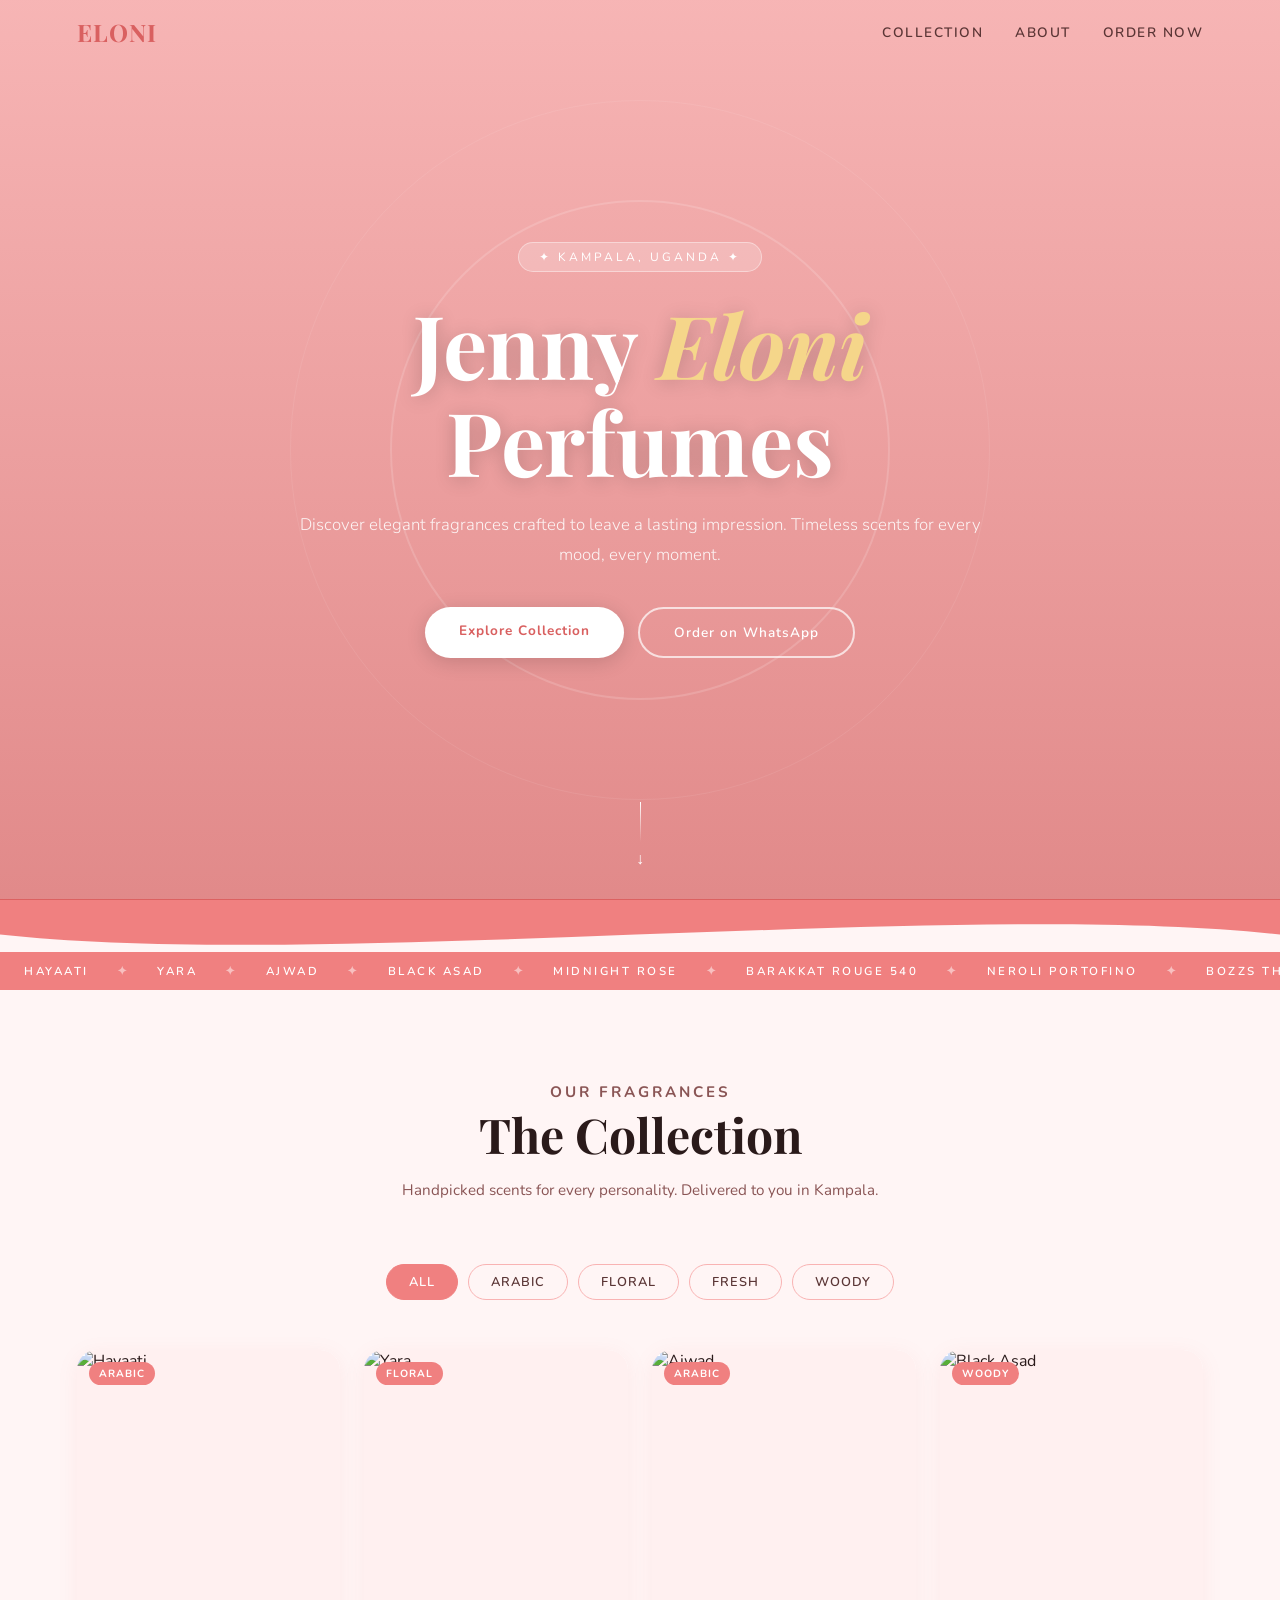
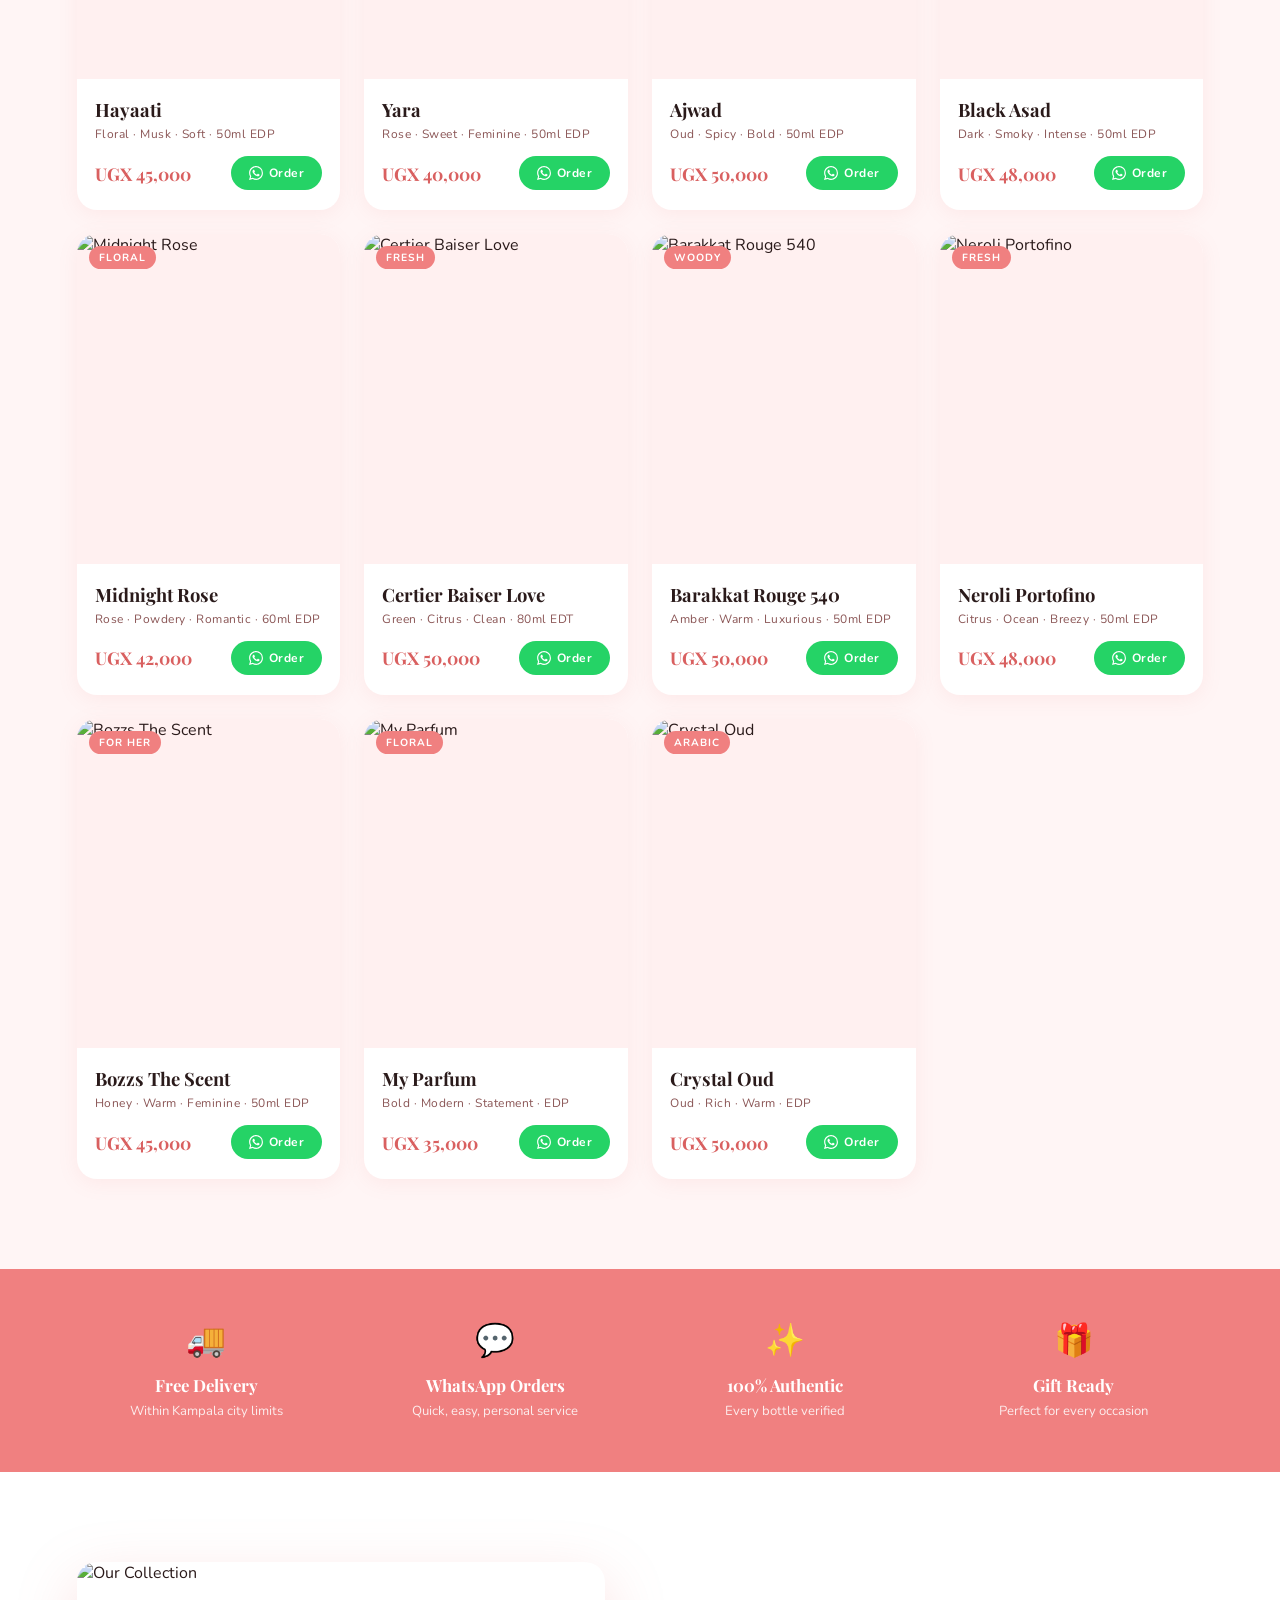
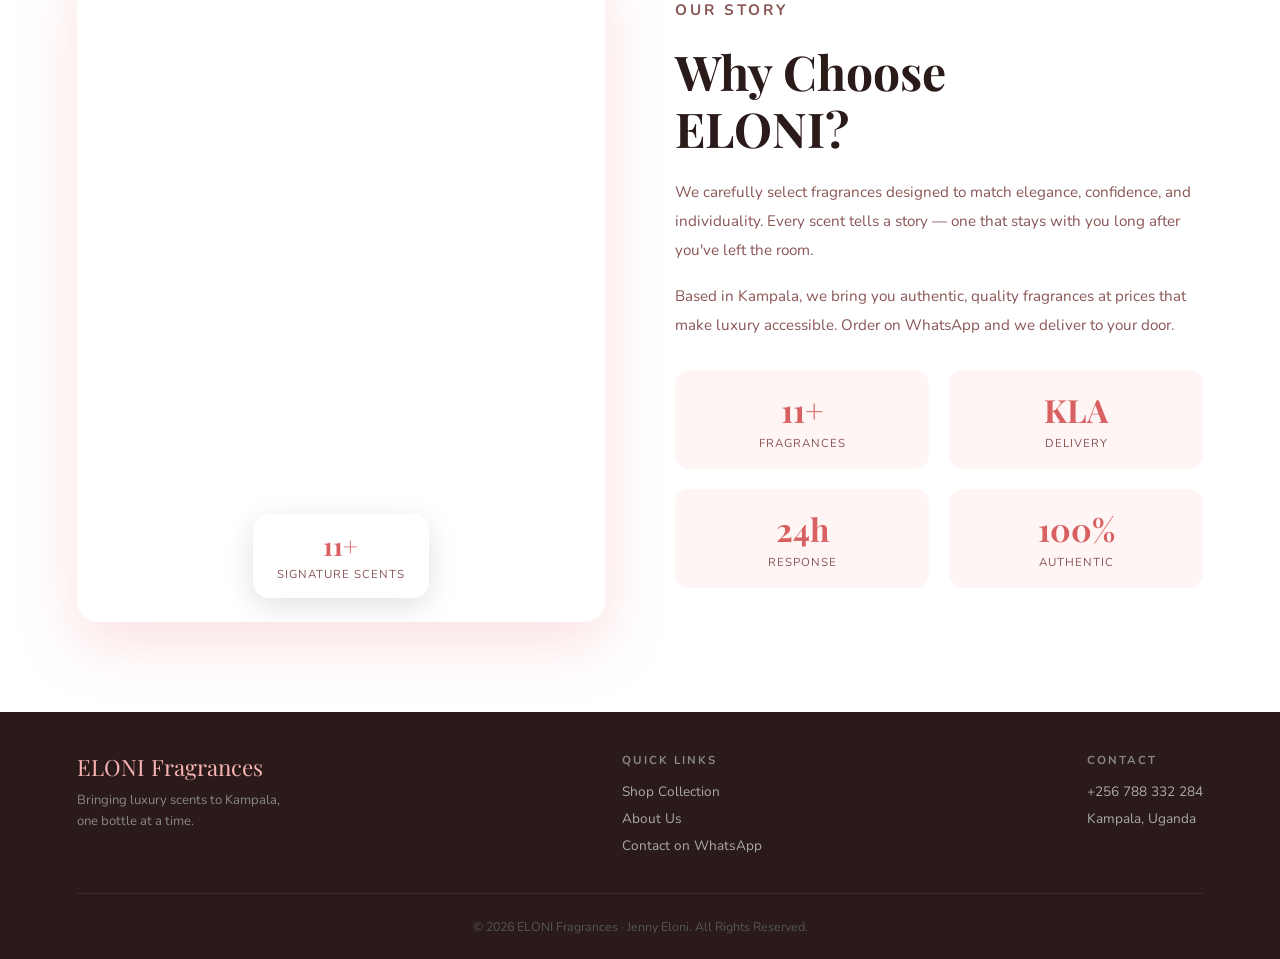
==== index (1).html @ f9e3d8dd "Add files via upload" ====
<!DOCTYPE html>
<html lang="en">
<head>
  <meta charset="UTF-8" />
  <meta name="viewport" content="width=device-width, initial-scale=1.0"/>
  <title>Jenny Eloni Perfumes</title>
  <link rel="preconnect" href="https://fonts.googleapis.com">
  <link rel="preconnect" href="https://fonts.gstatic.com" crossorigin>
  <link href="https://fonts.googleapis.com/css2?family=Playfair+Display:ital,wght@0,400;0,700;1,400&family=Nunito:wght@300;400;600&display=swap" rel="stylesheet">

  <style>
    *, *::before, *::after { margin:0; padding:0; box-sizing:border-box; }

    :root {
      --coral: #F08080;
      --coral-dark: #d96060;
      --coral-light: #f9b3b3;
      --coral-pale: #fde8e8;
      --gold: #c9a84c;
      --gold-light: #f5d68a;
      --white: #ffffff;
      --text-dark: #2a1a1a;
      --text-mid: #5a3535;
      --text-soft: #8a5555;
    }

    html { scroll-behavior: smooth; }

    body {
      background: #fff5f5;
      color: var(--text-dark);
      font-family: 'Nunito', sans-serif;
      overflow-x: hidden;
    }

    /* ── NAVBAR ── */
    nav {
      position: fixed;
      top: 0; left: 0; right: 0;
      z-index: 100;
      padding: 16px 6%;
      display: flex;
      justify-content: space-between;
      align-items: center;
      transition: background 0.4s;
    }

    nav.scrolled {
      background: rgba(255,255,255,0.95);
      backdrop-filter: blur(10px);
      box-shadow: 0 2px 20px rgba(240,128,128,0.15);
    }

    .nav-logo {
      font-family: 'Playfair Display', serif;
      font-size: 1.5rem;
      font-weight: 700;
      color: var(--coral-dark);
      text-decoration: none;
      letter-spacing: 1px;
    }

    .nav-links { display: flex; gap: 32px; list-style: none; }

    .nav-links a {
      color: var(--text-mid);
      text-decoration: none;
      font-size: 0.85rem;
      font-weight: 600;
      letter-spacing: 1.5px;
      text-transform: uppercase;
      transition: color 0.3s;
    }

    .nav-links a:hover { color: var(--coral-dark); }

    /* ── HERO ── */
    .hero {
      min-height: 100vh;
      display: flex;
      justify-content: center;
      align-items: center;
      text-align: center;
      padding: 20px;
      position: relative;
      overflow: hidden;
      background:
        linear-gradient(rgba(240,128,128,0.55), rgba(209,80,80,0.65)),
        url('hayaati.jpg') center center / cover no-repeat;
      background-attachment: fixed;
    }

    /* Decorative circles */
    .hero::before {
      content: '';
      position: absolute;
      width: 500px; height: 500px;
      border-radius: 50%;
      border: 2px solid rgba(255,255,255,0.15);
      top: 50%; left: 50%;
      transform: translate(-50%, -50%);
      animation: pulse-ring 3s ease-in-out infinite;
    }

    .hero::after {
      content: '';
      position: absolute;
      width: 700px; height: 700px;
      border-radius: 50%;
      border: 1px solid rgba(255,255,255,0.08);
      top: 50%; left: 50%;
      transform: translate(-50%, -50%);
      animation: pulse-ring 3s ease-in-out infinite 0.5s;
    }

    @keyframes pulse-ring {
      0%, 100% { transform: translate(-50%,-50%) scale(1); opacity:0.6; }
      50% { transform: translate(-50%,-50%) scale(1.04); opacity:1; }
    }

    .hero-content {
      position: relative;
      z-index: 2;
      max-width: 700px;
      animation: fadeUp 1.2s ease both;
    }

    .hero-tag {
      display: inline-block;
      background: rgba(255,255,255,0.2);
      border: 1px solid rgba(255,255,255,0.4);
      padding: 6px 20px;
      border-radius: 40px;
      font-size: 0.75rem;
      letter-spacing: 3px;
      text-transform: uppercase;
      color: #fff;
      margin-bottom: 24px;
    }

    .hero h1 {
      font-family: 'Playfair Display', serif;
      font-size: clamp(2.8rem, 8vw, 5.5rem);
      font-weight: 700;
      color: #fff;
      line-height: 1.1;
      margin-bottom: 20px;
      text-shadow: 0 2px 20px rgba(0,0,0,0.2);
    }

    .hero h1 span {
      font-style: italic;
      color: var(--gold-light);
    }

    .hero p {
      font-size: 1.05rem;
      color: rgba(255,255,255,0.88);
      line-height: 1.8;
      margin-bottom: 36px;
      font-weight: 300;
    }

    .hero-btns { display: flex; gap: 14px; justify-content: center; flex-wrap: wrap; }

    .btn-white {
      display: inline-block;
      padding: 14px 34px;
      background: white;
      color: var(--coral-dark);
      text-decoration: none;
      border-radius: 50px;
      font-weight: 700;
      font-size: 0.85rem;
      letter-spacing: 1px;
      transition: 0.3s;
      box-shadow: 0 4px 20px rgba(0,0,0,0.15);
    }

    .btn-white:hover { transform: translateY(-3px); box-shadow: 0 8px 30px rgba(0,0,0,0.2); }

    .btn-outline-white {
      display: inline-block;
      padding: 14px 34px;
      border: 2px solid rgba(255,255,255,0.7);
      color: #fff;
      text-decoration: none;
      border-radius: 50px;
      font-weight: 600;
      font-size: 0.85rem;
      letter-spacing: 1px;
      transition: 0.3s;
    }

    .btn-outline-white:hover {
      background: rgba(255,255,255,0.15);
      border-color: #fff;
    }

    /* Scroll arrow */
    .scroll-arrow {
      position: absolute;
      bottom: 30px;
      left: 50%;
      transform: translateX(-50%);
      z-index: 2;
      display: flex;
      flex-direction: column;
      align-items: center;
      gap: 6px;
      animation: bounce 2s infinite;
    }

    .scroll-arrow span {
      width: 1px;
      height: 40px;
      background: linear-gradient(to bottom, white, transparent);
    }

    .scroll-arrow::after {
      content: '↓';
      color: white;
      font-size: 1rem;
    }

    @keyframes bounce {
      0%, 100% { transform: translateX(-50%) translateY(0); }
      50% { transform: translateX(-50%) translateY(8px); }
    }

    /* ── WAVE DIVIDER ── */
    .wave {
      display: block;
      width: 100%;
      background: #fff5f5;
      margin-top: -2px;
    }

    /* ── MARQUEE ── */
    .marquee-strip {
      background: var(--coral);
      padding: 11px 0;
      overflow: hidden;
    }

    .marquee-track {
      display: flex;
      white-space: nowrap;
      animation: marquee 18s linear infinite;
    }

    .marquee-track span {
      padding: 0 24px;
      font-size: 0.72rem;
      letter-spacing: 2.5px;
      text-transform: uppercase;
      color: white;
      font-weight: 600;
    }

    .marquee-track .dot { color: rgba(255,255,255,0.5); padding: 0 4px; }

    @keyframes marquee {
      0%   { transform: translateX(0); }
      100% { transform: translateX(-50%); }
    }

    /* ── SECTION COMMON ── */
    .section-eyebrow {
      font-size: 0.72rem;
      letter-spacing: 3px;
      text-transform: uppercase;
      color: var(--coral-dark);
      font-weight: 700;
      margin-bottom: 10px;
    }

    .section-title {
      font-family: 'Playfair Display', serif;
      font-size: clamp(2rem, 5vw, 3rem);
      font-weight: 700;
      color: var(--text-dark);
      line-height: 1.2;
    }

    /* ── PRODUCTS ── */
    .products {
      padding: 90px 6%;
      background: #fff5f5;
    }

    .products-header {
      text-align: center;
      margin-bottom: 60px;
    }

    .products-header .section-title { margin-bottom: 14px; }

    .products-header p {
      color: var(--text-soft);
      max-width: 480px;
      margin: 0 auto;
      font-size: 0.95rem;
      line-height: 1.7;
    }

    /* Filter tabs */
    .filter-tabs {
      display: flex;
      justify-content: center;
      gap: 10px;
      flex-wrap: wrap;
      margin-bottom: 50px;
    }

    .filter-tab {
      padding: 8px 22px;
      border-radius: 50px;
      border: 1.5px solid var(--coral-light);
      background: transparent;
      color: var(--text-mid);
      font-size: 0.8rem;
      font-weight: 600;
      letter-spacing: 1px;
      text-transform: uppercase;
      cursor: pointer;
      transition: 0.25s;
      font-family: 'Nunito', sans-serif;
    }

    .filter-tab.active,
    .filter-tab:hover {
      background: var(--coral);
      color: white;
      border-color: var(--coral);
    }

    /* Grid */
    .product-grid {
      display: grid;
      grid-template-columns: repeat(auto-fill, minmax(240px, 1fr));
      gap: 24px;
    }

    .product-card {
      background: white;
      border-radius: 20px;
      overflow: hidden;
      box-shadow: 0 4px 20px rgba(240,128,128,0.1);
      transition: transform 0.35s, box-shadow 0.35s;
      opacity: 0;
      transform: translateY(24px);
      transition: opacity 0.5s, transform 0.5s, box-shadow 0.3s;
    }

    .product-card.visible {
      opacity: 1;
      transform: translateY(0);
    }

    .product-card:hover {
      transform: translateY(-8px);
      box-shadow: 0 16px 40px rgba(240,128,128,0.22);
    }

    .product-card:nth-child(2) { transition-delay:0.08s; }
    .product-card:nth-child(3) { transition-delay:0.16s; }
    .product-card:nth-child(4) { transition-delay:0.24s; }
    .product-card:nth-child(5) { transition-delay:0.32s; }
    .product-card:nth-child(6) { transition-delay:0.40s; }
    .product-card:nth-child(7) { transition-delay:0.48s; }
    .product-card:nth-child(8) { transition-delay:0.56s; }

    .product-image-wrap {
      position: relative;
      aspect-ratio: 4/5;
      overflow: hidden;
      background: #fff0f0;
    }

    .product-image {
      width: 100%;
      height: 100%;
      object-fit: cover;
      display: block;
      transition: transform 0.5s ease;
    }

    .product-card:hover .product-image { transform: scale(1.06); }

    .product-badge {
      position: absolute;
      top: 12px;
      left: 12px;
      background: var(--coral);
      color: white;
      font-size: 0.65rem;
      font-weight: 700;
      letter-spacing: 1px;
      text-transform: uppercase;
      padding: 4px 10px;
      border-radius: 20px;
    }

    .product-info {
      padding: 18px 18px 20px;
    }

    .product-info h3 {
      font-family: 'Playfair Display', serif;
      font-size: 1.15rem;
      font-weight: 700;
      color: var(--text-dark);
      margin-bottom: 4px;
    }

    .product-sub {
      font-size: 0.75rem;
      color: var(--text-soft);
      margin-bottom: 14px;
      letter-spacing: 0.5px;
    }

    .product-footer {
      display: flex;
      justify-content: space-between;
      align-items: center;
    }

    .price {
      font-family: 'Playfair Display', serif;
      font-size: 1.1rem;
      color: var(--coral-dark);
      font-weight: 700;
    }

    .whatsapp-btn {
      display: inline-flex;
      align-items: center;
      gap: 6px;
      padding: 9px 18px;
      background: #25D366;
      color: white;
      text-decoration: none;
      border-radius: 50px;
      font-size: 0.75rem;
      font-weight: 700;
      letter-spacing: 0.5px;
      transition: 0.25s;
    }

    .whatsapp-btn:hover { background: #1ebe5d; transform: translateY(-1px); }

    .whatsapp-btn svg { width: 14px; height: 14px; fill: white; flex-shrink: 0; }

    /* Hidden cards for filter */
    .product-card.hidden {
      display: none;
    }

    /* ── FEATURES STRIP ── */
    .features {
      background: var(--coral);
      padding: 50px 6%;
      display: grid;
      grid-template-columns: repeat(auto-fit, minmax(180px, 1fr));
      gap: 30px;
      text-align: center;
    }

    .feature-item { color: white; }

    .feature-icon {
      font-size: 2rem;
      margin-bottom: 12px;
      display: block;
    }

    .feature-item h4 {
      font-family: 'Playfair Display', serif;
      font-size: 1.05rem;
      margin-bottom: 6px;
    }

    .feature-item p {
      font-size: 0.82rem;
      opacity: 0.85;
      line-height: 1.5;
    }

    /* ── ABOUT ── */
    .about {
      padding: 90px 6%;
      background: white;
      display: grid;
      grid-template-columns: 1fr 1fr;
      gap: 70px;
      align-items: center;
    }

    .about-img-wrap {
      position: relative;
      border-radius: 20px;
      overflow: hidden;
      aspect-ratio: 4/5;
      box-shadow: 0 20px 60px rgba(240,128,128,0.25);
    }

    .about-img-wrap img {
      width: 100%;
      height: 100%;
      object-fit: cover;
    }

    /* floating badge on image */
    .about-img-badge {
      position: absolute;
      bottom: 24px;
      left: 50%;
      transform: translateX(-50%);
      background: white;
      border-radius: 16px;
      padding: 14px 24px;
      text-align: center;
      box-shadow: 0 8px 30px rgba(0,0,0,0.12);
      white-space: nowrap;
    }

    .about-img-badge strong {
      display: block;
      font-family: 'Playfair Display', serif;
      font-size: 1.6rem;
      color: var(--coral-dark);
    }

    .about-img-badge span {
      font-size: 0.72rem;
      color: var(--text-soft);
      letter-spacing: 1px;
      text-transform: uppercase;
    }

    .about-text .section-title { margin-bottom: 20px; }

    .about-text p {
      color: var(--text-soft);
      line-height: 1.9;
      font-size: 0.95rem;
      margin-bottom: 18px;
    }

    .about-stats {
      display: grid;
      grid-template-columns: 1fr 1fr;
      gap: 20px;
      margin-top: 30px;
    }

    .stat-box {
      background: #fff5f5;
      border-radius: 14px;
      padding: 18px;
      text-align: center;
    }

    .stat-num {
      font-family: 'Playfair Display', serif;
      font-size: 2rem;
      color: var(--coral-dark);
      font-weight: 700;
    }

    .stat-label {
      font-size: 0.72rem;
      color: var(--text-soft);
      letter-spacing: 1px;
      text-transform: uppercase;
      margin-top: 4px;
    }

    /* ── FOOTER ── */
    footer {
      background: var(--text-dark);
      color: #ccc;
      padding: 40px 6% 24px;
    }

    .footer-top {
      display: flex;
      justify-content: space-between;
      align-items: flex-start;
      gap: 30px;
      padding-bottom: 30px;
      border-bottom: 1px solid rgba(255,255,255,0.08);
      margin-bottom: 24px;
      flex-wrap: wrap;
    }

    .footer-brand .logo {
      font-family: 'Playfair Display', serif;
      font-size: 1.4rem;
      color: var(--coral-light);
      margin-bottom: 8px;
    }

    .footer-brand p {
      font-size: 0.82rem;
      color: #888;
      max-width: 220px;
      line-height: 1.6;
    }

    .footer-links h5 {
      font-size: 0.72rem;
      letter-spacing: 2px;
      text-transform: uppercase;
      color: #888;
      margin-bottom: 14px;
    }

    .footer-links a {
      display: block;
      color: #aaa;
      text-decoration: none;
      font-size: 0.85rem;
      margin-bottom: 8px;
      transition: color 0.3s;
    }

    .footer-links a:hover { color: var(--coral-light); }

    .footer-bottom {
      text-align: center;
      font-size: 0.78rem;
      color: #555;
    }

    /* ── ANIMATIONS ── */
    @keyframes fadeUp {
      from { opacity: 0; transform: translateY(30px); }
      to   { opacity: 1; transform: translateY(0); }
    }

    /* ── MOBILE ── */
    @media (max-width: 768px) {
      .nav-links { display: none; }

      .hero { background-attachment: scroll; }

      .about {
        grid-template-columns: 1fr;
        gap: 40px;
      }

      .about-img-wrap { aspect-ratio: 16/9; }

      footer .footer-top { flex-direction: column; }
    }
  </style>
</head>
<body>

  <!-- NAV -->
  <nav id="navbar">
    <a href="#" class="nav-logo">ELONI</a>
    <ul class="nav-links">
      <li><a href="#products">Collection</a></li>
      <li><a href="#about">About</a></li>
      <li><a href="https://wa.me/256788332284" target="_blank">Order Now</a></li>
    </ul>
  </nav>

  <!-- HERO -->
  <section class="hero">

    <div class="hero-content">
      <div class="hero-tag">✦ Kampala, Uganda ✦</div>
      <h1>Jenny <span>Eloni</span><br>Perfumes</h1>
      <p>
        Discover elegant fragrances crafted to leave a lasting impression.
        Timeless scents for every mood, every moment.
      </p>
      <div class="hero-btns">
        <a href="#products" class="btn-white">Explore Collection</a>
        <a href="https://wa.me/256788332284" class="btn-outline-white" target="_blank">Order on WhatsApp</a>
      </div>
    </div>

    <div class="scroll-arrow"><span></span></div>

  </section>

  <!-- WAVE -->
  <svg class="wave" viewBox="0 0 1440 60" xmlns="http://www.w3.org/2000/svg" preserveAspectRatio="none" style="display:block;background:#F08080;margin-top:-1px;">
    <path d="M0,40 C360,80 1080,0 1440,40 L1440,60 L0,60 Z" fill="#fff5f5"/>
  </svg>

  <!-- MARQUEE -->
  <div class="marquee-strip">
    <div class="marquee-track">
      <span>Hayaati</span><span class="dot">✦</span>
      <span>Yara</span><span class="dot">✦</span>
      <span>Ajwad</span><span class="dot">✦</span>
      <span>Black Asad</span><span class="dot">✦</span>
      <span>Midnight Rose</span><span class="dot">✦</span>
      <span>Barakkat Rouge 540</span><span class="dot">✦</span>
      <span>Neroli Portofino</span><span class="dot">✦</span>
      <span>Bozzs The Scent</span><span class="dot">✦</span>
      <span>Free Delivery · Kampala</span><span class="dot">✦</span>
      <!-- repeat for seamless loop -->
      <span>Hayaati</span><span class="dot">✦</span>
      <span>Yara</span><span class="dot">✦</span>
      <span>Ajwad</span><span class="dot">✦</span>
      <span>Black Asad</span><span class="dot">✦</span>
      <span>Midnight Rose</span><span class="dot">✦</span>
      <span>Barakkat Rouge 540</span><span class="dot">✦</span>
      <span>Neroli Portofino</span><span class="dot">✦</span>
      <span>Bozzs The Scent</span><span class="dot">✦</span>
      <span>Free Delivery · Kampala</span><span class="dot">✦</span>
    </div>
  </div>

  <!-- PRODUCTS -->
  <section class="products" id="products">

    <div class="products-header">
      <p class="section-eyebrow">Our Fragrances</p>
      <h2 class="section-title">The Collection</h2>
      <p>Handpicked scents for every personality. Delivered to you in Kampala.</p>
    </div>

    <!-- FILTER TABS -->
    <div class="filter-tabs">
      <button class="filter-tab active" data-filter="all">All</button>
      <button class="filter-tab" data-filter="arabic">Arabic</button>
      <button class="filter-tab" data-filter="floral">Floral</button>
      <button class="filter-tab" data-filter="fresh">Fresh</button>
      <button class="filter-tab" data-filter="woody">Woody</button>
    </div>

    <div class="product-grid">

      <!-- 1. Hayaati -->
      <div class="product-card" data-category="arabic">
        <div class="product-image-wrap">
          <span class="product-badge">Arabic</span>
          <img src="hayaati.jpg" alt="Hayaati" class="product-image">
        </div>
        <div class="product-info">
          <h3>Hayaati</h3>
          <p class="product-sub">Floral · Musk · Soft · 50ml EDP</p>
          <div class="product-footer">
            <span class="price">UGX 45,000</span>
            <a href="https://wa.me/256788332284?text=Hello,%20I%20want%20to%20order%20Hayaati" class="whatsapp-btn" target="_blank">
              <svg viewBox="0 0 24 24"><path d="M17.472 14.382c-.297-.149-1.758-.867-2.03-.967-.273-.099-.471-.148-.67.15-.197.297-.767.966-.94 1.164-.173.199-.347.223-.644.075-.297-.15-1.255-.463-2.39-1.475-.883-.788-1.48-1.761-1.653-2.059-.173-.297-.018-.458.13-.606.134-.133.298-.347.446-.52.149-.174.198-.298.298-.497.099-.198.05-.371-.025-.52-.075-.149-.669-1.612-.916-2.207-.242-.579-.487-.5-.669-.51-.173-.008-.371-.01-.57-.01-.198 0-.52.074-.792.372-.272.297-1.04 1.016-1.04 2.479 0 1.462 1.065 2.875 1.213 3.074.149.198 2.096 3.2 5.077 4.487.709.306 1.262.489 1.694.625.712.227 1.36.195 1.871.118.571-.085 1.758-.719 2.006-1.413.248-.694.248-1.289.173-1.413-.074-.124-.272-.198-.57-.347m-5.421 7.403h-.004a9.87 9.87 0 01-5.031-1.378l-.361-.214-3.741.982.998-3.648-.235-.374a9.86 9.86 0 01-1.51-5.26c.001-5.45 4.436-9.884 9.888-9.884 2.64 0 5.122 1.03 6.988 2.898a9.825 9.825 0 012.893 6.994c-.003 5.45-4.437 9.884-9.885 9.884m8.413-18.297A11.815 11.815 0 0012.05 0C5.495 0 .16 5.335.157 11.892c0 2.096.547 4.142 1.588 5.945L.057 24l6.305-1.654a11.882 11.882 0 005.683 1.448h.005c6.554 0 11.89-5.335 11.893-11.893a11.821 11.821 0 00-3.48-8.413z"/></svg>
              Order
            </a>
          </div>
        </div>
      </div>

      <!-- 2. Yara -->
      <div class="product-card" data-category="floral">
        <div class="product-image-wrap">
          <span class="product-badge">Floral</span>
          <img src="yara.jpg" alt="Yara" class="product-image">
        </div>
        <div class="product-info">
          <h3>Yara</h3>
          <p class="product-sub">Rose · Sweet · Feminine · 50ml EDP</p>
          <div class="product-footer">
            <span class="price">UGX 40,000</span>
            <a href="https://wa.me/256788332284?text=Hello,%20I%20want%20to%20order%20Yara" class="whatsapp-btn" target="_blank">
              <svg viewBox="0 0 24 24"><path d="M17.472 14.382c-.297-.149-1.758-.867-2.03-.967-.273-.099-.471-.148-.67.15-.197.297-.767.966-.94 1.164-.173.199-.347.223-.644.075-.297-.15-1.255-.463-2.39-1.475-.883-.788-1.48-1.761-1.653-2.059-.173-.297-.018-.458.13-.606.134-.133.298-.347.446-.52.149-.174.198-.298.298-.497.099-.198.05-.371-.025-.52-.075-.149-.669-1.612-.916-2.207-.242-.579-.487-.5-.669-.51-.173-.008-.371-.01-.57-.01-.198 0-.52.074-.792.372-.272.297-1.04 1.016-1.04 2.479 0 1.462 1.065 2.875 1.213 3.074.149.198 2.096 3.2 5.077 4.487.709.306 1.262.489 1.694.625.712.227 1.36.195 1.871.118.571-.085 1.758-.719 2.006-1.413.248-.694.248-1.289.173-1.413-.074-.124-.272-.198-.57-.347m-5.421 7.403h-.004a9.87 9.87 0 01-5.031-1.378l-.361-.214-3.741.982.998-3.648-.235-.374a9.86 9.86 0 01-1.51-5.26c.001-5.45 4.436-9.884 9.888-9.884 2.64 0 5.122 1.03 6.988 2.898a9.825 9.825 0 012.893 6.994c-.003 5.45-4.437 9.884-9.885 9.884m8.413-18.297A11.815 11.815 0 0012.05 0C5.495 0 .16 5.335.157 11.892c0 2.096.547 4.142 1.588 5.945L.057 24l6.305-1.654a11.882 11.882 0 005.683 1.448h.005c6.554 0 11.89-5.335 11.893-11.893a11.821 11.821 0 00-3.48-8.413z"/></svg>
              Order
            </a>
          </div>
        </div>
      </div>

      <!-- 3. Ajwad -->
      <div class="product-card" data-category="arabic woody">
        <div class="product-image-wrap">
          <span class="product-badge">Arabic</span>
          <img src="ajwad.jpg" alt="Ajwad" class="product-image">
        </div>
        <div class="product-info">
          <h3>Ajwad</h3>
          <p class="product-sub">Oud · Spicy · Bold · 50ml EDP</p>
          <div class="product-footer">
            <span class="price">UGX 50,000</span>
            <a href="https://wa.me/256788332284?text=Hello,%20I%20want%20to%20order%20Ajwad" class="whatsapp-btn" target="_blank">
              <svg viewBox="0 0 24 24"><path d="M17.472 14.382c-.297-.149-1.758-.867-2.03-.967-.273-.099-.471-.148-.67.15-.197.297-.767.966-.94 1.164-.173.199-.347.223-.644.075-.297-.15-1.255-.463-2.39-1.475-.883-.788-1.48-1.761-1.653-2.059-.173-.297-.018-.458.13-.606.134-.133.298-.347.446-.52.149-.174.198-.298.298-.497.099-.198.05-.371-.025-.52-.075-.149-.669-1.612-.916-2.207-.242-.579-.487-.5-.669-.51-.173-.008-.371-.01-.57-.01-.198 0-.52.074-.792.372-.272.297-1.04 1.016-1.04 2.479 0 1.462 1.065 2.875 1.213 3.074.149.198 2.096 3.2 5.077 4.487.709.306 1.262.489 1.694.625.712.227 1.36.195 1.871.118.571-.085 1.758-.719 2.006-1.413.248-.694.248-1.289.173-1.413-.074-.124-.272-.198-.57-.347m-5.421 7.403h-.004a9.87 9.87 0 01-5.031-1.378l-.361-.214-3.741.982.998-3.648-.235-.374a9.86 9.86 0 01-1.51-5.26c.001-5.45 4.436-9.884 9.888-9.884 2.64 0 5.122 1.03 6.988 2.898a9.825 9.825 0 012.893 6.994c-.003 5.45-4.437 9.884-9.885 9.884m8.413-18.297A11.815 11.815 0 0012.05 0C5.495 0 .16 5.335.157 11.892c0 2.096.547 4.142 1.588 5.945L.057 24l6.305-1.654a11.882 11.882 0 005.683 1.448h.005c6.554 0 11.89-5.335 11.893-11.893a11.821 11.821 0 00-3.48-8.413z"/></svg>
              Order
            </a>
          </div>
        </div>
      </div>

      <!-- 4. Black Asad -->
      <div class="product-card" data-category="woody">
        <div class="product-image-wrap">
          <span class="product-badge">Woody</span>
          <img src="black_asad.jpg" alt="Black Asad" class="product-image">
        </div>
        <div class="product-info">
          <h3>Black Asad</h3>
          <p class="product-sub">Dark · Smoky · Intense · 50ml EDP</p>
          <div class="product-footer">
            <span class="price">UGX 48,000</span>
            <a href="https://wa.me/256788332284?text=Hello,%20I%20want%20to%20order%20Black%20Asad" class="whatsapp-btn" target="_blank">
              <svg viewBox="0 0 24 24"><path d="M17.472 14.382c-.297-.149-1.758-.867-2.03-.967-.273-.099-.471-.148-.67.15-.197.297-.767.966-.94 1.164-.173.199-.347.223-.644.075-.297-.15-1.255-.463-2.39-1.475-.883-.788-1.48-1.761-1.653-2.059-.173-.297-.018-.458.13-.606.134-.133.298-.347.446-.52.149-.174.198-.298.298-.497.099-.198.05-.371-.025-.52-.075-.149-.669-1.612-.916-2.207-.242-.579-.487-.5-.669-.51-.173-.008-.371-.01-.57-.01-.198 0-.52.074-.792.372-.272.297-1.04 1.016-1.04 2.479 0 1.462 1.065 2.875 1.213 3.074.149.198 2.096 3.2 5.077 4.487.709.306 1.262.489 1.694.625.712.227 1.36.195 1.871.118.571-.085 1.758-.719 2.006-1.413.248-.694.248-1.289.173-1.413-.074-.124-.272-.198-.57-.347m-5.421 7.403h-.004a9.87 9.87 0 01-5.031-1.378l-.361-.214-3.741.982.998-3.648-.235-.374a9.86 9.86 0 01-1.51-5.26c.001-5.45 4.436-9.884 9.888-9.884 2.64 0 5.122 1.03 6.988 2.898a9.825 9.825 0 012.893 6.994c-.003 5.45-4.437 9.884-9.885 9.884m8.413-18.297A11.815 11.815 0 0012.05 0C5.495 0 .16 5.335.157 11.892c0 2.096.547 4.142 1.588 5.945L.057 24l6.305-1.654a11.882 11.882 0 005.683 1.448h.005c6.554 0 11.89-5.335 11.893-11.893a11.821 11.821 0 00-3.48-8.413z"/></svg>
              Order
            </a>
          </div>
        </div>
      </div>

      <!-- 5. Midnight Rose -->
      <div class="product-card" data-category="floral">
        <div class="product-image-wrap">
          <span class="product-badge">Floral</span>
          <img src="midnight_rose.jpg" alt="Midnight Rose" class="product-image">
        </div>
        <div class="product-info">
          <h3>Midnight Rose</h3>
          <p class="product-sub">Rose · Powdery · Romantic · 60ml EDP</p>
          <div class="product-footer">
            <span class="price">UGX 42,000</span>
            <a href="https://wa.me/256788332284?text=Hello,%20I%20want%20to%20order%20Midnight%20Rose" class="whatsapp-btn" target="_blank">
              <svg viewBox="0 0 24 24"><path d="M17.472 14.382c-.297-.149-1.758-.867-2.03-.967-.273-.099-.471-.148-.67.15-.197.297-.767.966-.94 1.164-.173.199-.347.223-.644.075-.297-.15-1.255-.463-2.39-1.475-.883-.788-1.48-1.761-1.653-2.059-.173-.297-.018-.458.13-.606.134-.133.298-.347.446-.52.149-.174.198-.298.298-.497.099-.198.05-.371-.025-.52-.075-.149-.669-1.612-.916-2.207-.242-.579-.487-.5-.669-.51-.173-.008-.371-.01-.57-.01-.198 0-.52.074-.792.372-.272.297-1.04 1.016-1.04 2.479 0 1.462 1.065 2.875 1.213 3.074.149.198 2.096 3.2 5.077 4.487.709.306 1.262.489 1.694.625.712.227 1.36.195 1.871.118.571-.085 1.758-.719 2.006-1.413.248-.694.248-1.289.173-1.413-.074-.124-.272-.198-.57-.347m-5.421 7.403h-.004a9.87 9.87 0 01-5.031-1.378l-.361-.214-3.741.982.998-3.648-.235-.374a9.86 9.86 0 01-1.51-5.26c.001-5.45 4.436-9.884 9.888-9.884 2.64 0 5.122 1.03 6.988 2.898a9.825 9.825 0 012.893 6.994c-.003 5.45-4.437 9.884-9.885 9.884m8.413-18.297A11.815 11.815 0 0012.05 0C5.495 0 .16 5.335.157 11.892c0 2.096.547 4.142 1.588 5.945L.057 24l6.305-1.654a11.882 11.882 0 005.683 1.448h.005c6.554 0 11.89-5.335 11.893-11.893a11.821 11.821 0 00-3.48-8.413z"/></svg>
              Order
            </a>
          </div>
        </div>
      </div>

      <!-- 6. Certier Baiser Love -->
      <div class="product-card" data-category="fresh floral">
        <div class="product-image-wrap">
          <span class="product-badge">Fresh</span>
          <img src="certier_box.jpg" alt="Certier Baiser Love" class="product-image">
        </div>
        <div class="product-info">
          <h3>Certier Baiser Love</h3>
          <p class="product-sub">Green · Citrus · Clean · 80ml EDT</p>
          <div class="product-footer">
            <span class="price">UGX 50,000</span>
            <a href="https://wa.me/256788332284?text=Hello,%20I%20want%20to%20order%20Certier%20Baiser%20Love" class="whatsapp-btn" target="_blank">
              <svg viewBox="0 0 24 24"><path d="M17.472 14.382c-.297-.149-1.758-.867-2.03-.967-.273-.099-.471-.148-.67.15-.197.297-.767.966-.94 1.164-.173.199-.347.223-.644.075-.297-.15-1.255-.463-2.39-1.475-.883-.788-1.48-1.761-1.653-2.059-.173-.297-.018-.458.13-.606.134-.133.298-.347.446-.52.149-.174.198-.298.298-.497.099-.198.05-.371-.025-.52-.075-.149-.669-1.612-.916-2.207-.242-.579-.487-.5-.669-.51-.173-.008-.371-.01-.57-.01-.198 0-.52.074-.792.372-.272.297-1.04 1.016-1.04 2.479 0 1.462 1.065 2.875 1.213 3.074.149.198 2.096 3.2 5.077 4.487.709.306 1.262.489 1.694.625.712.227 1.36.195 1.871.118.571-.085 1.758-.719 2.006-1.413.248-.694.248-1.289.173-1.413-.074-.124-.272-.198-.57-.347m-5.421 7.403h-.004a9.87 9.87 0 01-5.031-1.378l-.361-.214-3.741.982.998-3.648-.235-.374a9.86 9.86 0 01-1.51-5.26c.001-5.45 4.436-9.884 9.888-9.884 2.64 0 5.122 1.03 6.988 2.898a9.825 9.825 0 012.893 6.994c-.003 5.45-4.437 9.884-9.885 9.884m8.413-18.297A11.815 11.815 0 0012.05 0C5.495 0 .16 5.335.157 11.892c0 2.096.547 4.142 1.588 5.945L.057 24l6.305-1.654a11.882 11.882 0 005.683 1.448h.005c6.554 0 11.89-5.335 11.893-11.893a11.821 11.821 0 00-3.48-8.413z"/></svg>
              Order
            </a>
          </div>
        </div>
      </div>

      <!-- 7. Barakkat Rouge 540 -->
      <div class="product-card" data-category="woody floral">
        <div class="product-image-wrap">
          <span class="product-badge">Woody</span>
          <img src="barakkat.jpg" alt="Barakkat Rouge 540" class="product-image">
        </div>
        <div class="product-info">
          <h3>Barakkat Rouge 540</h3>
          <p class="product-sub">Amber · Warm · Luxurious · 50ml EDP</p>
          <div class="product-footer">
            <span class="price">UGX 50,000</span>
            <a href="https://wa.me/256788332284?text=Hello,%20I%20want%20to%20order%20Barakkat%20Rouge%20540" class="whatsapp-btn" target="_blank">
              <svg viewBox="0 0 24 24"><path d="M17.472 14.382c-.297-.149-1.758-.867-2.03-.967-.273-.099-.471-.148-.67.15-.197.297-.767.966-.94 1.164-.173.199-.347.223-.644.075-.297-.15-1.255-.463-2.39-1.475-.883-.788-1.48-1.761-1.653-2.059-.173-.297-.018-.458.13-.606.134-.133.298-.347.446-.52.149-.174.198-.298.298-.497.099-.198.05-.371-.025-.52-.075-.149-.669-1.612-.916-2.207-.242-.579-.487-.5-.669-.51-.173-.008-.371-.01-.57-.01-.198 0-.52.074-.792.372-.272.297-1.04 1.016-1.04 2.479 0 1.462 1.065 2.875 1.213 3.074.149.198 2.096 3.2 5.077 4.487.709.306 1.262.489 1.694.625.712.227 1.36.195 1.871.118.571-.085 1.758-.719 2.006-1.413.248-.694.248-1.289.173-1.413-.074-.124-.272-.198-.57-.347m-5.421 7.403h-.004a9.87 9.87 0 01-5.031-1.378l-.361-.214-3.741.982.998-3.648-.235-.374a9.86 9.86 0 01-1.51-5.26c.001-5.45 4.436-9.884 9.888-9.884 2.64 0 5.122 1.03 6.988 2.898a9.825 9.825 0 012.893 6.994c-.003 5.45-4.437 9.884-9.885 9.884m8.413-18.297A11.815 11.815 0 0012.05 0C5.495 0 .16 5.335.157 11.892c0 2.096.547 4.142 1.588 5.945L.057 24l6.305-1.654a11.882 11.882 0 005.683 1.448h.005c6.554 0 11.89-5.335 11.893-11.893a11.821 11.821 0 00-3.48-8.413z"/></svg>
              Order
            </a>
          </div>
        </div>
      </div>

      <!-- 8. Neroli Portofino -->
      <div class="product-card" data-category="fresh">
        <div class="product-image-wrap">
          <span class="product-badge">Fresh</span>
          <img src="neroli.jpg" alt="Neroli Portofino" class="product-image">
        </div>
        <div class="product-info">
          <h3>Neroli Portofino</h3>
          <p class="product-sub">Citrus · Ocean · Breezy · 50ml EDP</p>
          <div class="product-footer">
            <span class="price">UGX 48,000</span>
            <a href="https://wa.me/256788332284?text=Hello,%20I%20want%20to%20order%20Neroli%20Portofino" class="whatsapp-btn" target="_blank">
              <svg viewBox="0 0 24 24"><path d="M17.472 14.382c-.297-.149-1.758-.867-2.03-.967-.273-.099-.471-.148-.67.15-.197.297-.767.966-.94 1.164-.173.199-.347.223-.644.075-.297-.15-1.255-.463-2.39-1.475-.883-.788-1.48-1.761-1.653-2.059-.173-.297-.018-.458.13-.606.134-.133.298-.347.446-.52.149-.174.198-.298.298-.497.099-.198.05-.371-.025-.52-.075-.149-.669-1.612-.916-2.207-.242-.579-.487-.5-.669-.51-.173-.008-.371-.01-.57-.01-.198 0-.52.074-.792.372-.272.297-1.04 1.016-1.04 2.479 0 1.462 1.065 2.875 1.213 3.074.149.198 2.096 3.2 5.077 4.487.709.306 1.262.489 1.694.625.712.227 1.36.195 1.871.118.571-.085 1.758-.719 2.006-1.413.248-.694.248-1.289.173-1.413-.074-.124-.272-.198-.57-.347m-5.421 7.403h-.004a9.87 9.87 0 01-5.031-1.378l-.361-.214-3.741.982.998-3.648-.235-.374a9.86 9.86 0 01-1.51-5.26c.001-5.45 4.436-9.884 9.888-9.884 2.64 0 5.122 1.03 6.988 2.898a9.825 9.825 0 012.893 6.994c-.003 5.45-4.437 9.884-9.885 9.884m8.413-18.297A11.815 11.815 0 0012.05 0C5.495 0 .16 5.335.157 11.892c0 2.096.547 4.142 1.588 5.945L.057 24l6.305-1.654a11.882 11.882 0 005.683 1.448h.005c6.554 0 11.89-5.335 11.893-11.893a11.821 11.821 0 00-3.48-8.413z"/></svg>
              Order
            </a>
          </div>
        </div>
      </div>

      <!-- 9. Bozzs The Scent -->
      <div class="product-card" data-category="floral woody">
        <div class="product-image-wrap">
          <span class="product-badge">For Her</span>
          <img src="bozzs.jpg" alt="Bozzs The Scent" class="product-image">
        </div>
        <div class="product-info">
          <h3>Bozzs The Scent</h3>
          <p class="product-sub">Honey · Warm · Feminine · 50ml EDP</p>
          <div class="product-footer">
            <span class="price">UGX 45,000</span>
            <a href="https://wa.me/256788332284?text=Hello,%20I%20want%20to%20order%20Bozzs%20The%20Scent" class="whatsapp-btn" target="_blank">
              <svg viewBox="0 0 24 24"><path d="M17.472 14.382c-.297-.149-1.758-.867-2.03-.967-.273-.099-.471-.148-.67.15-.197.297-.767.966-.94 1.164-.173.199-.347.223-.644.075-.297-.15-1.255-.463-2.39-1.475-.883-.788-1.48-1.761-1.653-2.059-.173-.297-.018-.458.13-.606.134-.133.298-.347.446-.52.149-.174.198-.298.298-.497.099-.198.05-.371-.025-.52-.075-.149-.669-1.612-.916-2.207-.242-.579-.487-.5-.669-.51-.173-.008-.371-.01-.57-.01-.198 0-.52.074-.792.372-.272.297-1.04 1.016-1.04 2.479 0 1.462 1.065 2.875 1.213 3.074.149.198 2.096 3.2 5.077 4.487.709.306 1.262.489 1.694.625.712.227 1.36.195 1.871.118.571-.085 1.758-.719 2.006-1.413.248-.694.248-1.289.173-1.413-.074-.124-.272-.198-.57-.347m-5.421 7.403h-.004a9.87 9.87 0 01-5.031-1.378l-.361-.214-3.741.982.998-3.648-.235-.374a9.86 9.86 0 01-1.51-5.26c.001-5.45 4.436-9.884 9.888-9.884 2.64 0 5.122 1.03 6.988 2.898a9.825 9.825 0 012.893 6.994c-.003 5.45-4.437 9.884-9.885 9.884m8.413-18.297A11.815 11.815 0 0012.05 0C5.495 0 .16 5.335.157 11.892c0 2.096.547 4.142 1.588 5.945L.057 24l6.305-1.654a11.882 11.882 0 005.683 1.448h.005c6.554 0 11.89-5.335 11.893-11.893a11.821 11.821 0 00-3.48-8.413z"/></svg>
              Order
            </a>
          </div>
        </div>
      </div>

      <!-- 10. My Parfum -->
      <div class="product-card" data-category="floral">
        <div class="product-image-wrap">
          <span class="product-badge">Floral</span>
          <img src="myparfum.jpg" alt="My Parfum" class="product-image">
        </div>
        <div class="product-info">
          <h3>My Parfum</h3>
          <p class="product-sub">Bold · Modern · Statement · EDP</p>
          <div class="product-footer">
            <span class="price">UGX 35,000</span>
            <a href="https://wa.me/256788332284?text=Hello,%20I%20want%20to%20order%20My%20Parfum" class="whatsapp-btn" target="_blank">
              <svg viewBox="0 0 24 24"><path d="M17.472 14.382c-.297-.149-1.758-.867-2.03-.967-.273-.099-.471-.148-.67.15-.197.297-.767.966-.94 1.164-.173.199-.347.223-.644.075-.297-.15-1.255-.463-2.39-1.475-.883-.788-1.48-1.761-1.653-2.059-.173-.297-.018-.458.13-.606.134-.133.298-.347.446-.52.149-.174.198-.298.298-.497.099-.198.05-.371-.025-.52-.075-.149-.669-1.612-.916-2.207-.242-.579-.487-.5-.669-.51-.173-.008-.371-.01-.57-.01-.198 0-.52.074-.792.372-.272.297-1.04 1.016-1.04 2.479 0 1.462 1.065 2.875 1.213 3.074.149.198 2.096 3.2 5.077 4.487.709.306 1.262.489 1.694.625.712.227 1.36.195 1.871.118.571-.085 1.758-.719 2.006-1.413.248-.694.248-1.289.173-1.413-.074-.124-.272-.198-.57-.347m-5.421 7.403h-.004a9.87 9.87 0 01-5.031-1.378l-.361-.214-3.741.982.998-3.648-.235-.374a9.86 9.86 0 01-1.51-5.26c.001-5.45 4.436-9.884 9.888-9.884 2.64 0 5.122 1.03 6.988 2.898a9.825 9.825 0 012.893 6.994c-.003 5.45-4.437 9.884-9.885 9.884m8.413-18.297A11.815 11.815 0 0012.05 0C5.495 0 .16 5.335.157 11.892c0 2.096.547 4.142 1.588 5.945L.057 24l6.305-1.654a11.882 11.882 0 005.683 1.448h.005c6.554 0 11.89-5.335 11.893-11.893a11.821 11.821 0 00-3.48-8.413z"/></svg>
              Order
            </a>
          </div>
        </div>
      </div>

      <!-- 11. Crystal (Khair) -->
      <div class="product-card" data-category="woody arabic">
        <div class="product-image-wrap">
          <span class="product-badge">Arabic</span>
          <img src="crystal.jpg" alt="Crystal Oud" class="product-image">
        </div>
        <div class="product-info">
          <h3>Crystal Oud</h3>
          <p class="product-sub">Oud · Rich · Warm · EDP</p>
          <div class="product-footer">
            <span class="price">UGX 50,000</span>
            <a href="https://wa.me/256788332284?text=Hello,%20I%20want%20to%20order%20Crystal%20Oud" class="whatsapp-btn" target="_blank">
              <svg viewBox="0 0 24 24"><path d="M17.472 14.382c-.297-.149-1.758-.867-2.03-.967-.273-.099-.471-.148-.67.15-.197.297-.767.966-.94 1.164-.173.199-.347.223-.644.075-.297-.15-1.255-.463-2.39-1.475-.883-.788-1.48-1.761-1.653-2.059-.173-.297-.018-.458.13-.606.134-.133.298-.347.446-.52.149-.174.198-.298.298-.497.099-.198.05-.371-.025-.52-.075-.149-.669-1.612-.916-2.207-.242-.579-.487-.5-.669-.51-.173-.008-.371-.01-.57-.01-.198 0-.52.074-.792.372-.272.297-1.04 1.016-1.04 2.479 0 1.462 1.065 2.875 1.213 3.074.149.198 2.096 3.2 5.077 4.487.709.306 1.262.489 1.694.625.712.227 1.36.195 1.871.118.571-.085 1.758-.719 2.006-1.413.248-.694.248-1.289.173-1.413-.074-.124-.272-.198-.57-.347m-5.421 7.403h-.004a9.87 9.87 0 01-5.031-1.378l-.361-.214-3.741.982.998-3.648-.235-.374a9.86 9.86 0 01-1.51-5.26c.001-5.45 4.436-9.884 9.888-9.884 2.64 0 5.122 1.03 6.988 2.898a9.825 9.825 0 012.893 6.994c-.003 5.45-4.437 9.884-9.885 9.884m8.413-18.297A11.815 11.815 0 0012.05 0C5.495 0 .16 5.335.157 11.892c0 2.096.547 4.142 1.588 5.945L.057 24l6.305-1.654a11.882 11.882 0 005.683 1.448h.005c6.554 0 11.89-5.335 11.893-11.893a11.821 11.821 0 00-3.48-8.413z"/></svg>
              Order
            </a>
          </div>
        </div>
      </div>

    </div>
  </section>

  <!-- FEATURES STRIP -->
  <div class="features">
    <div class="feature-item">
      <span class="feature-icon">🚚</span>
      <h4>Free Delivery</h4>
      <p>Within Kampala city limits</p>
    </div>
    <div class="feature-item">
      <span class="feature-icon">💬</span>
      <h4>WhatsApp Orders</h4>
      <p>Quick, easy, personal service</p>
    </div>
    <div class="feature-item">
      <span class="feature-icon">✨</span>
      <h4>100% Authentic</h4>
      <p>Every bottle verified</p>
    </div>
    <div class="feature-item">
      <span class="feature-icon">🎁</span>
      <h4>Gift Ready</h4>
      <p>Perfect for every occasion</p>
    </div>
  </div>

  <!-- ABOUT -->
  <section class="about" id="about">

    <div class="about-img-wrap">
      <img src="group.jpg" alt="Our Collection">
      <div class="about-img-badge">
        <strong>11+</strong>
        <span>Signature Scents</span>
      </div>
    </div>

    <div class="about-text">
      <p class="section-eyebrow">Our Story</p>
      <h2 class="section-title">Why Choose<br>ELONI?</h2>
      <p>
        We carefully select fragrances designed to match elegance, confidence, and individuality.
        Every scent tells a story — one that stays with you long after you've left the room.
      </p>
      <p>
        Based in Kampala, we bring you authentic, quality fragrances at prices that make
        luxury accessible. Order on WhatsApp and we deliver to your door.
      </p>

      <div class="about-stats">
        <div class="stat-box">
          <div class="stat-num">11+</div>
          <div class="stat-label">Fragrances</div>
        </div>
        <div class="stat-box">
          <div class="stat-num">KLA</div>
          <div class="stat-label">Delivery</div>
        </div>
        <div class="stat-box">
          <div class="stat-num">24h</div>
          <div class="stat-label">Response</div>
        </div>
        <div class="stat-box">
          <div class="stat-num">100%</div>
          <div class="stat-label">Authentic</div>
        </div>
      </div>
    </div>

  </section>

  <!-- FOOTER -->
  <footer>
    <div class="footer-top">
      <div class="footer-brand">
        <div class="logo">ELONI Fragrances</div>
        <p>Bringing luxury scents to Kampala, one bottle at a time.</p>
      </div>
      <div class="footer-links">
        <h5>Quick Links</h5>
        <a href="#products">Shop Collection</a>
        <a href="#about">About Us</a>
        <a href="https://wa.me/256788332284" target="_blank">Contact on WhatsApp</a>
      </div>
      <div class="footer-links">
        <h5>Contact</h5>
        <a href="https://wa.me/256788332284" target="_blank">+256 788 332 284</a>
        <a href="#">Kampala, Uganda</a>
      </div>
    </div>
    <div class="footer-bottom">
      © 2026 ELONI Fragrances · Jenny Eloni. All Rights Reserved.
    </div>
  </footer>

  <script>
    // Navbar scroll effect
    const navbar = document.getElementById('navbar');
    window.addEventListener('scroll', () => {
      navbar.classList.toggle('scrolled', window.scrollY > 60);
    });

    // Scroll reveal for cards
    const observer = new IntersectionObserver(entries => {
      entries.forEach(e => {
        if (e.isIntersecting) e.target.classList.add('visible');
      });
    }, { threshold: 0.1 });

    document.querySelectorAll('.product-card').forEach(c => observer.observe(c));

    // Filter tabs
    document.querySelectorAll('.filter-tab').forEach(tab => {
      tab.addEventListener('click', () => {
        document.querySelectorAll('.filter-tab').forEach(t => t.classList.remove('active'));
        tab.classList.add('active');

        const filter = tab.dataset.filter;

        document.querySelectorAll('.product-card').forEach(card => {
          const cat = card.dataset.category || '';
          if (filter === 'all' || cat.includes(filter)) {
            card.classList.remove('hidden');
            // Re-trigger scroll reveal
            setTimeout(() => card.classList.add('visible'), 50);
          } else {
            card.classList.add('hidden');
            card.classList.remove('visible');
          }
        });
      });
    });
  </script>

</body>
</html>
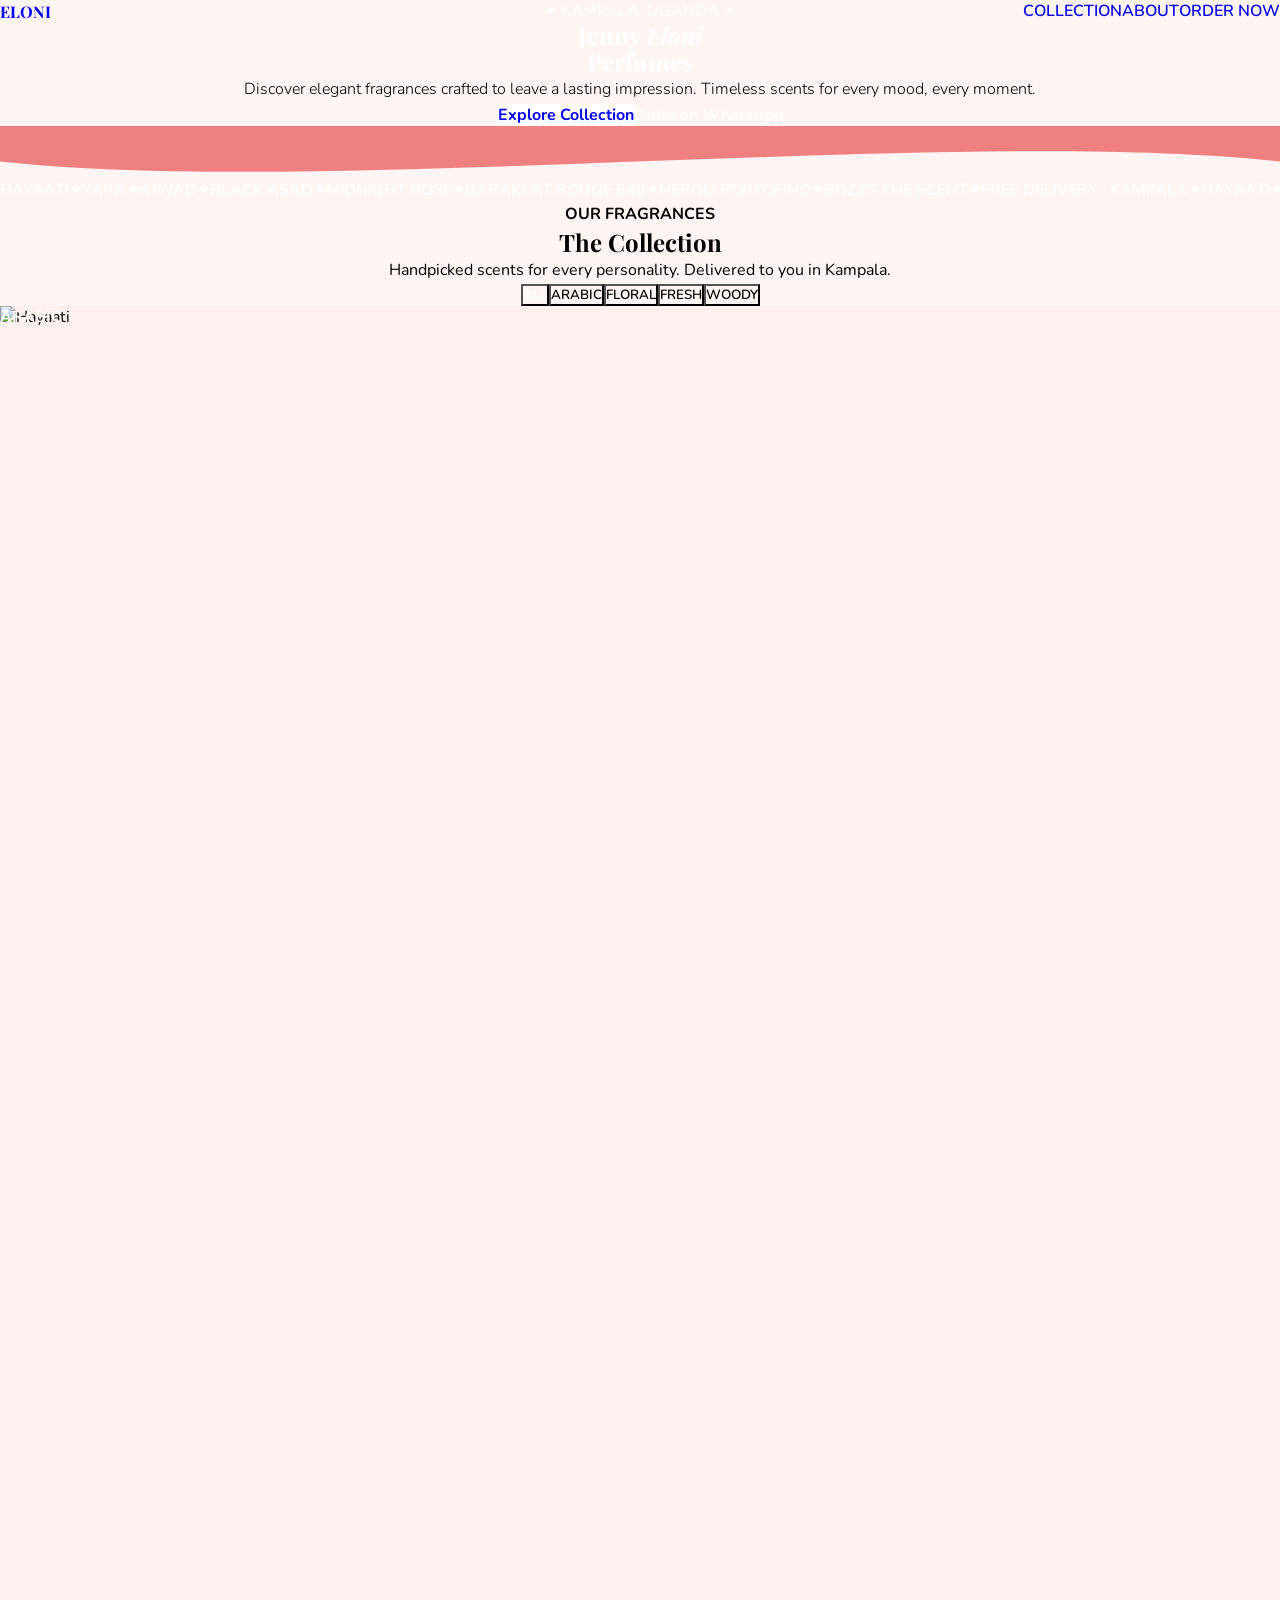
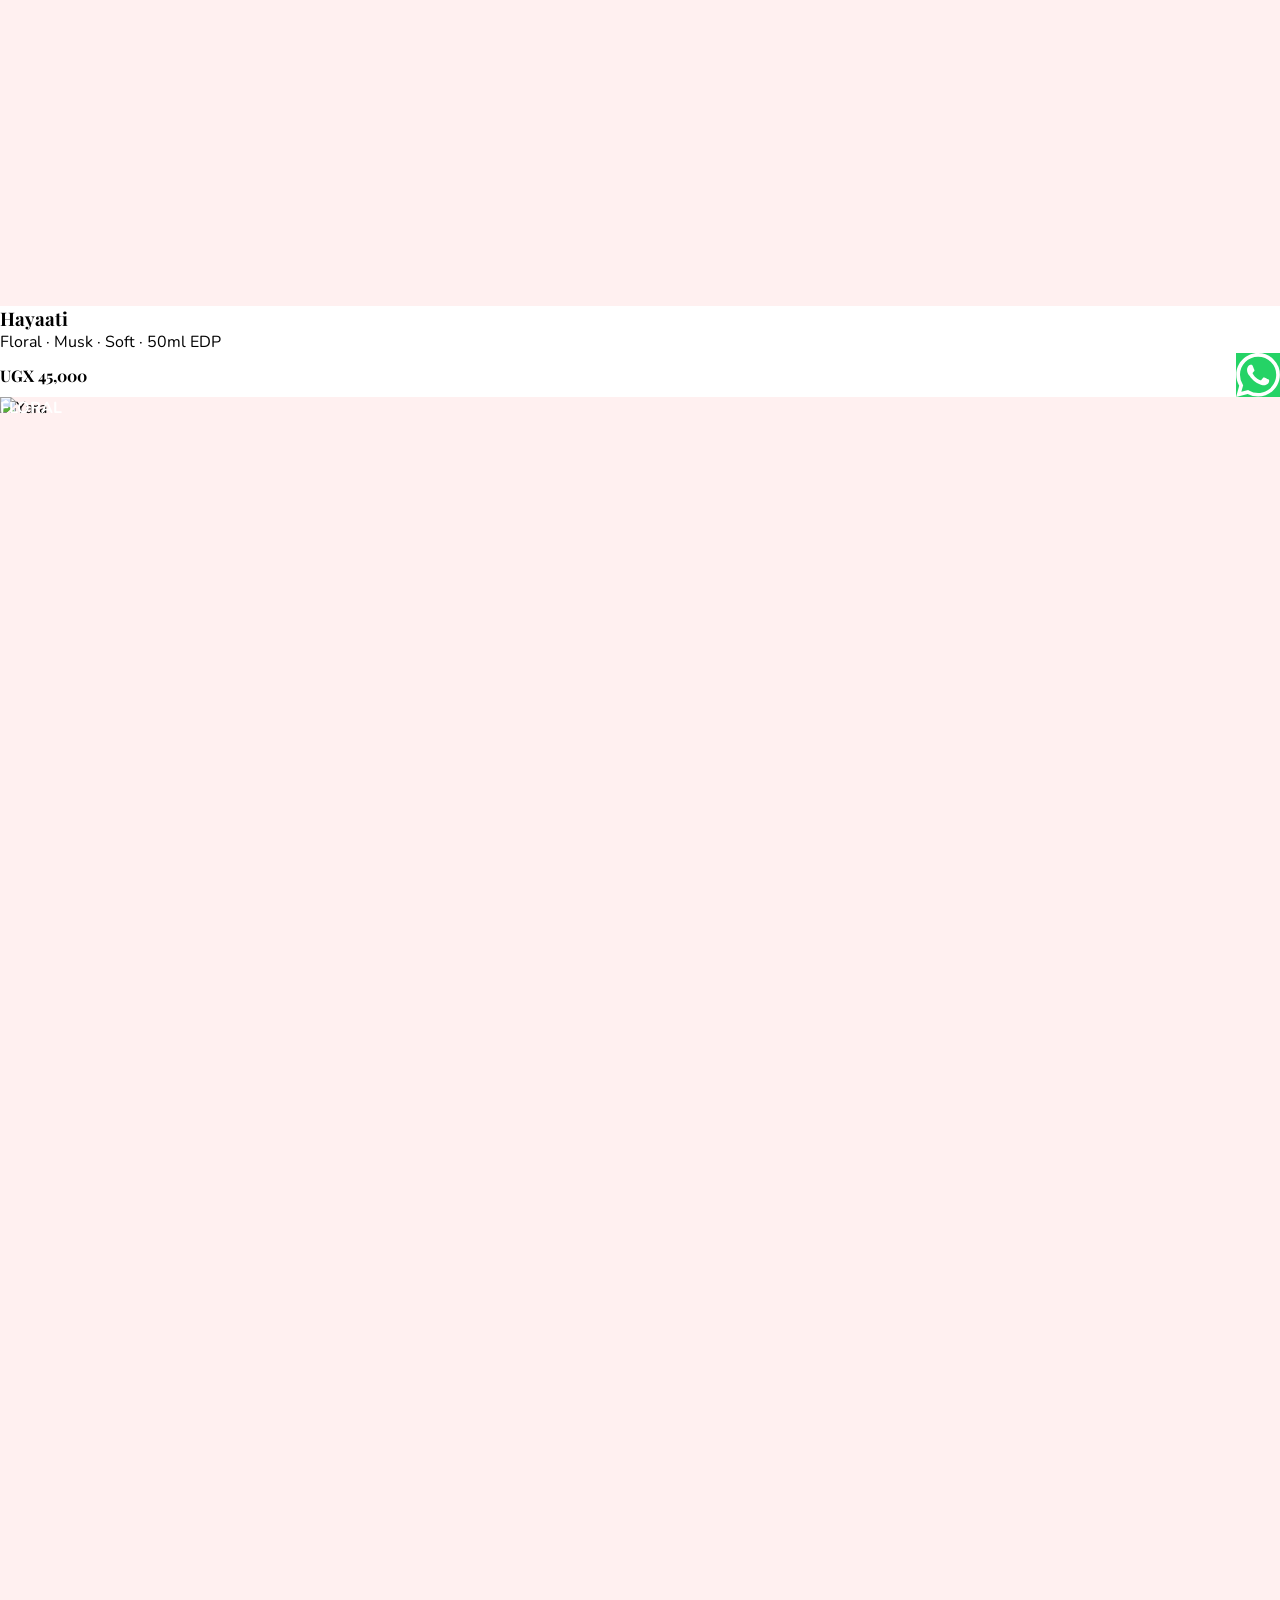
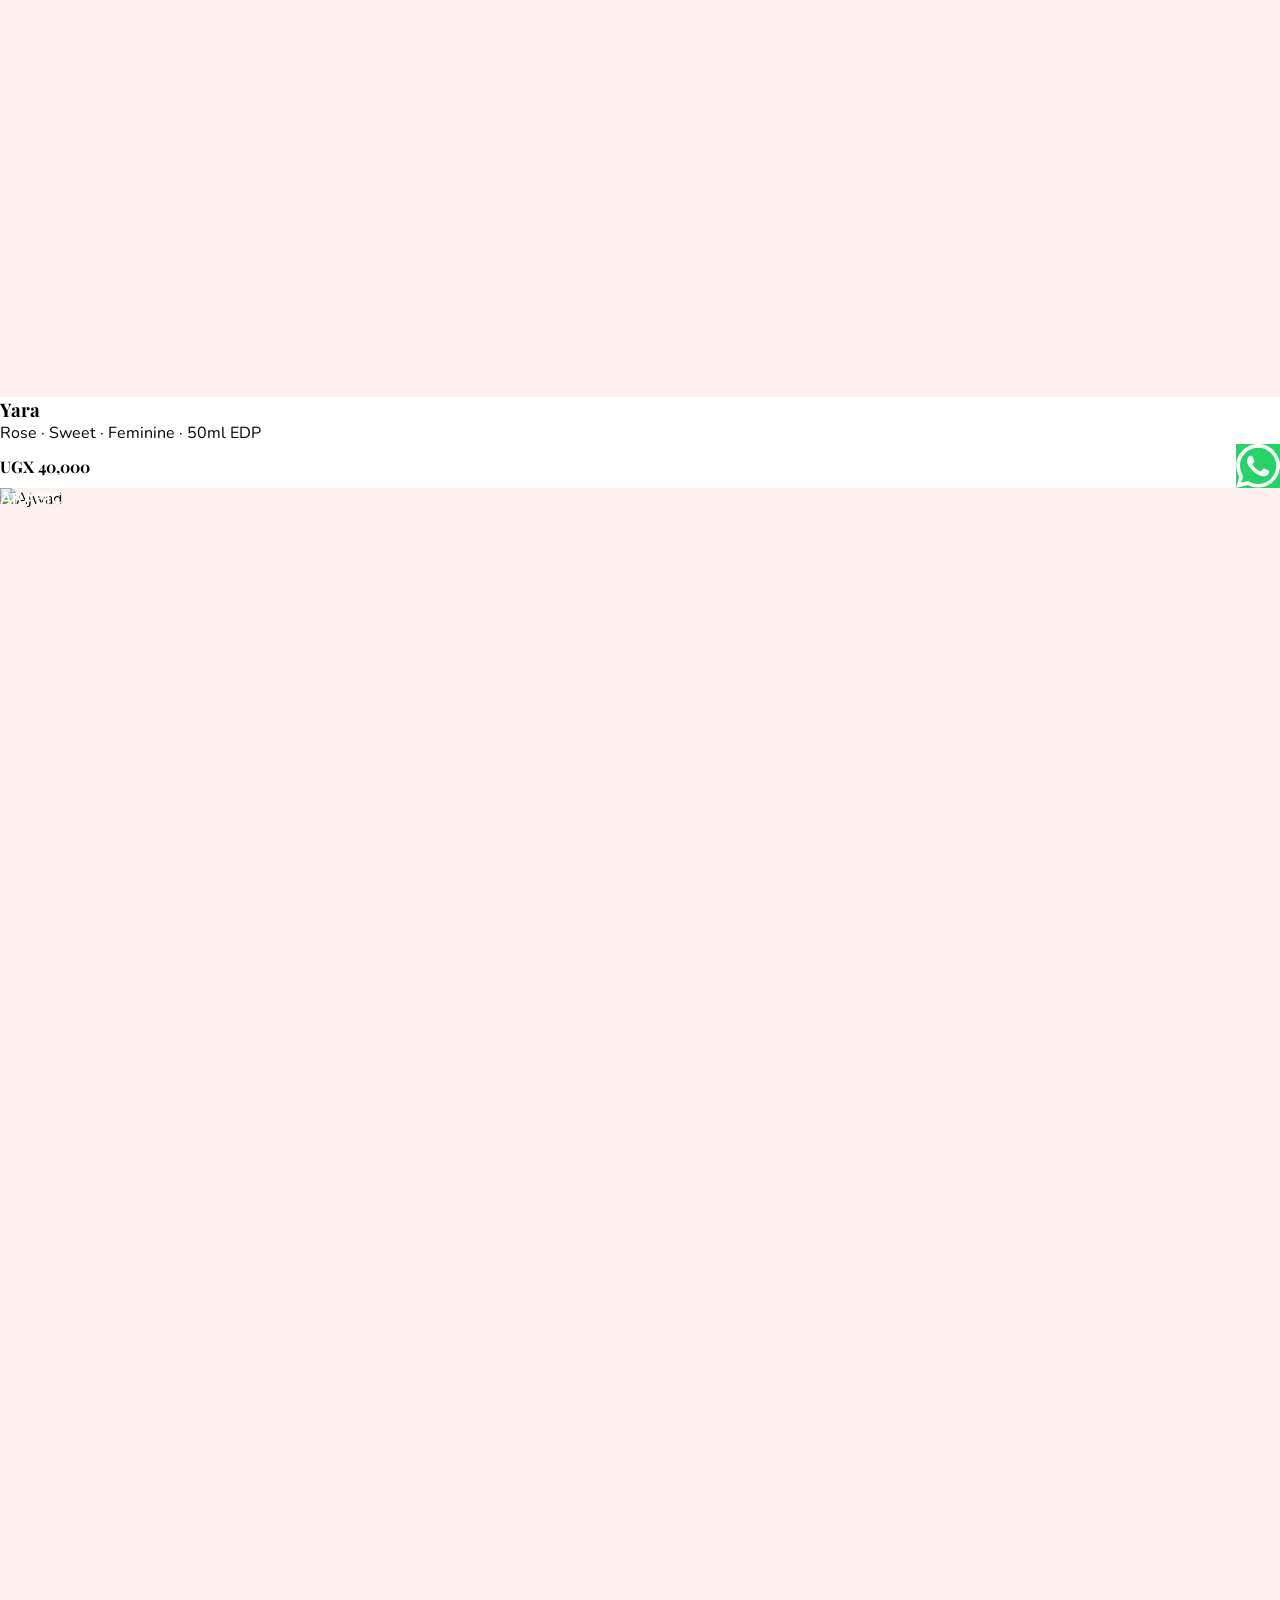
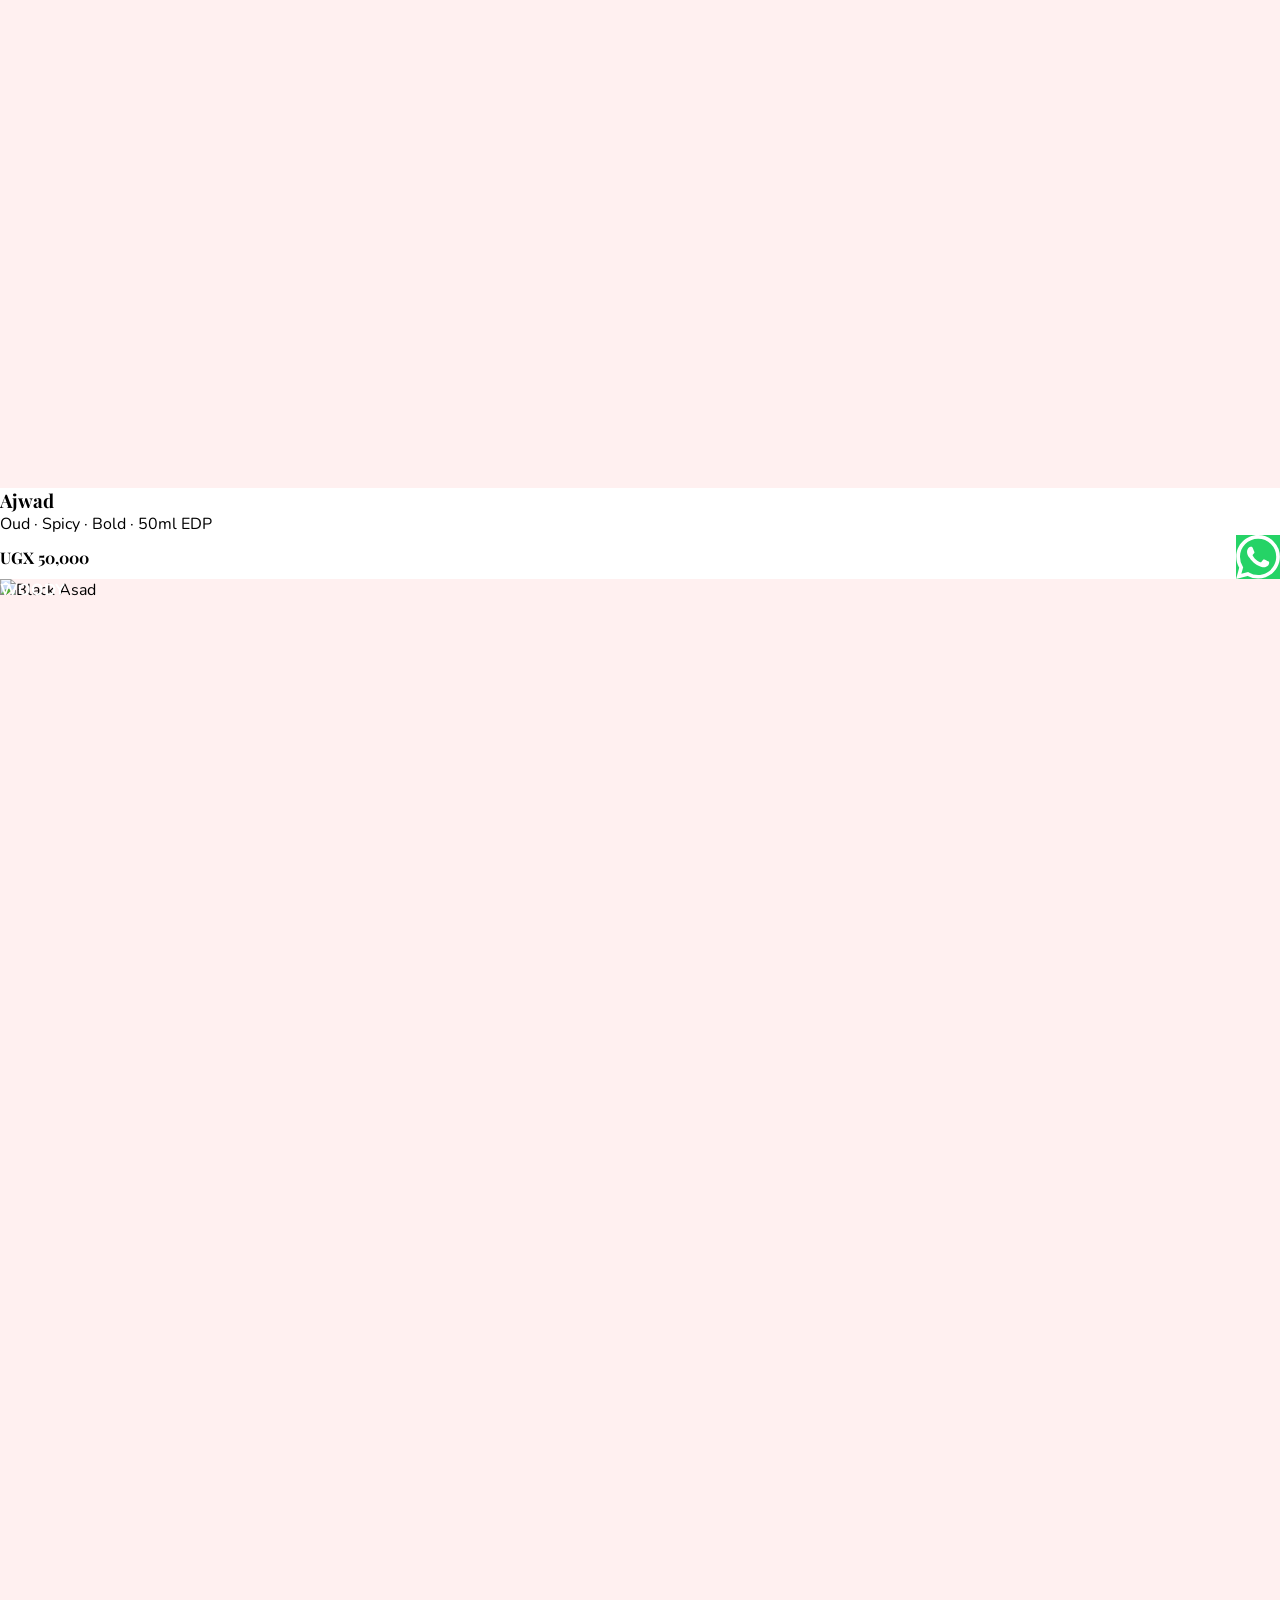
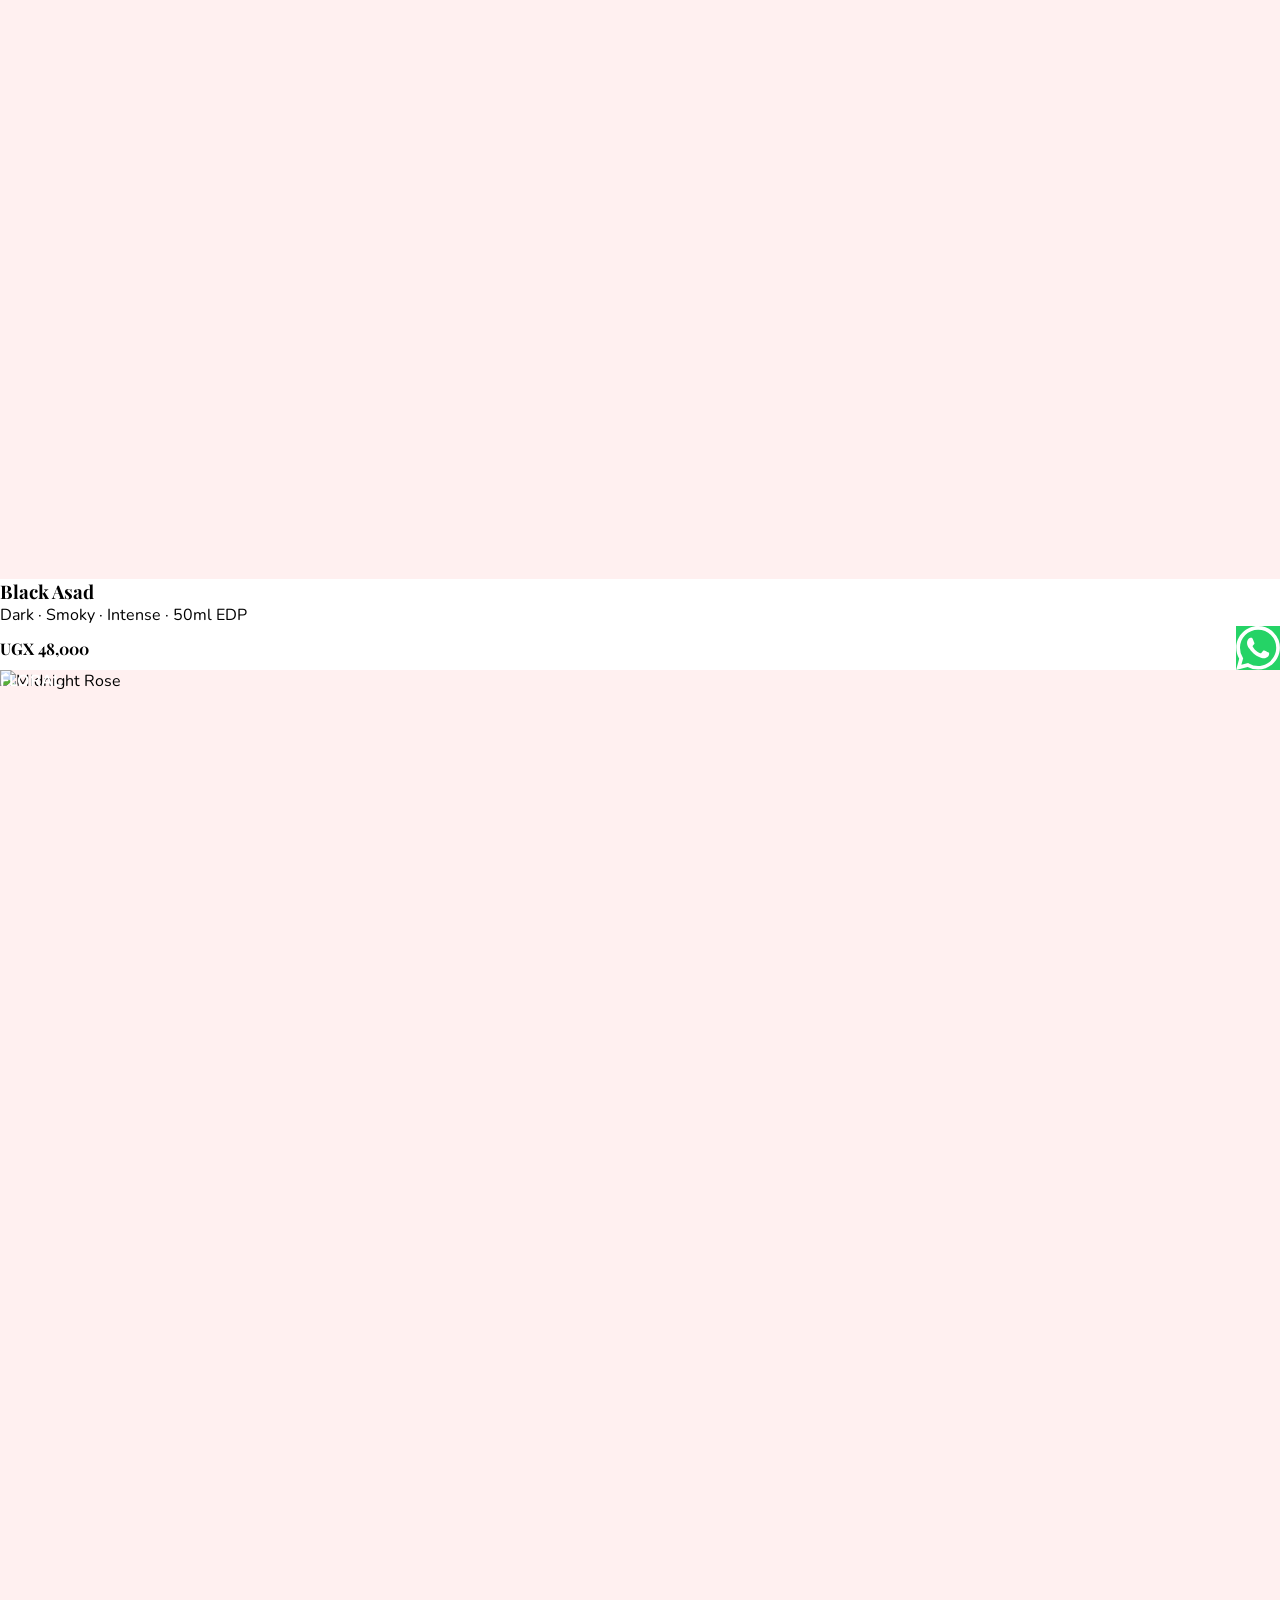
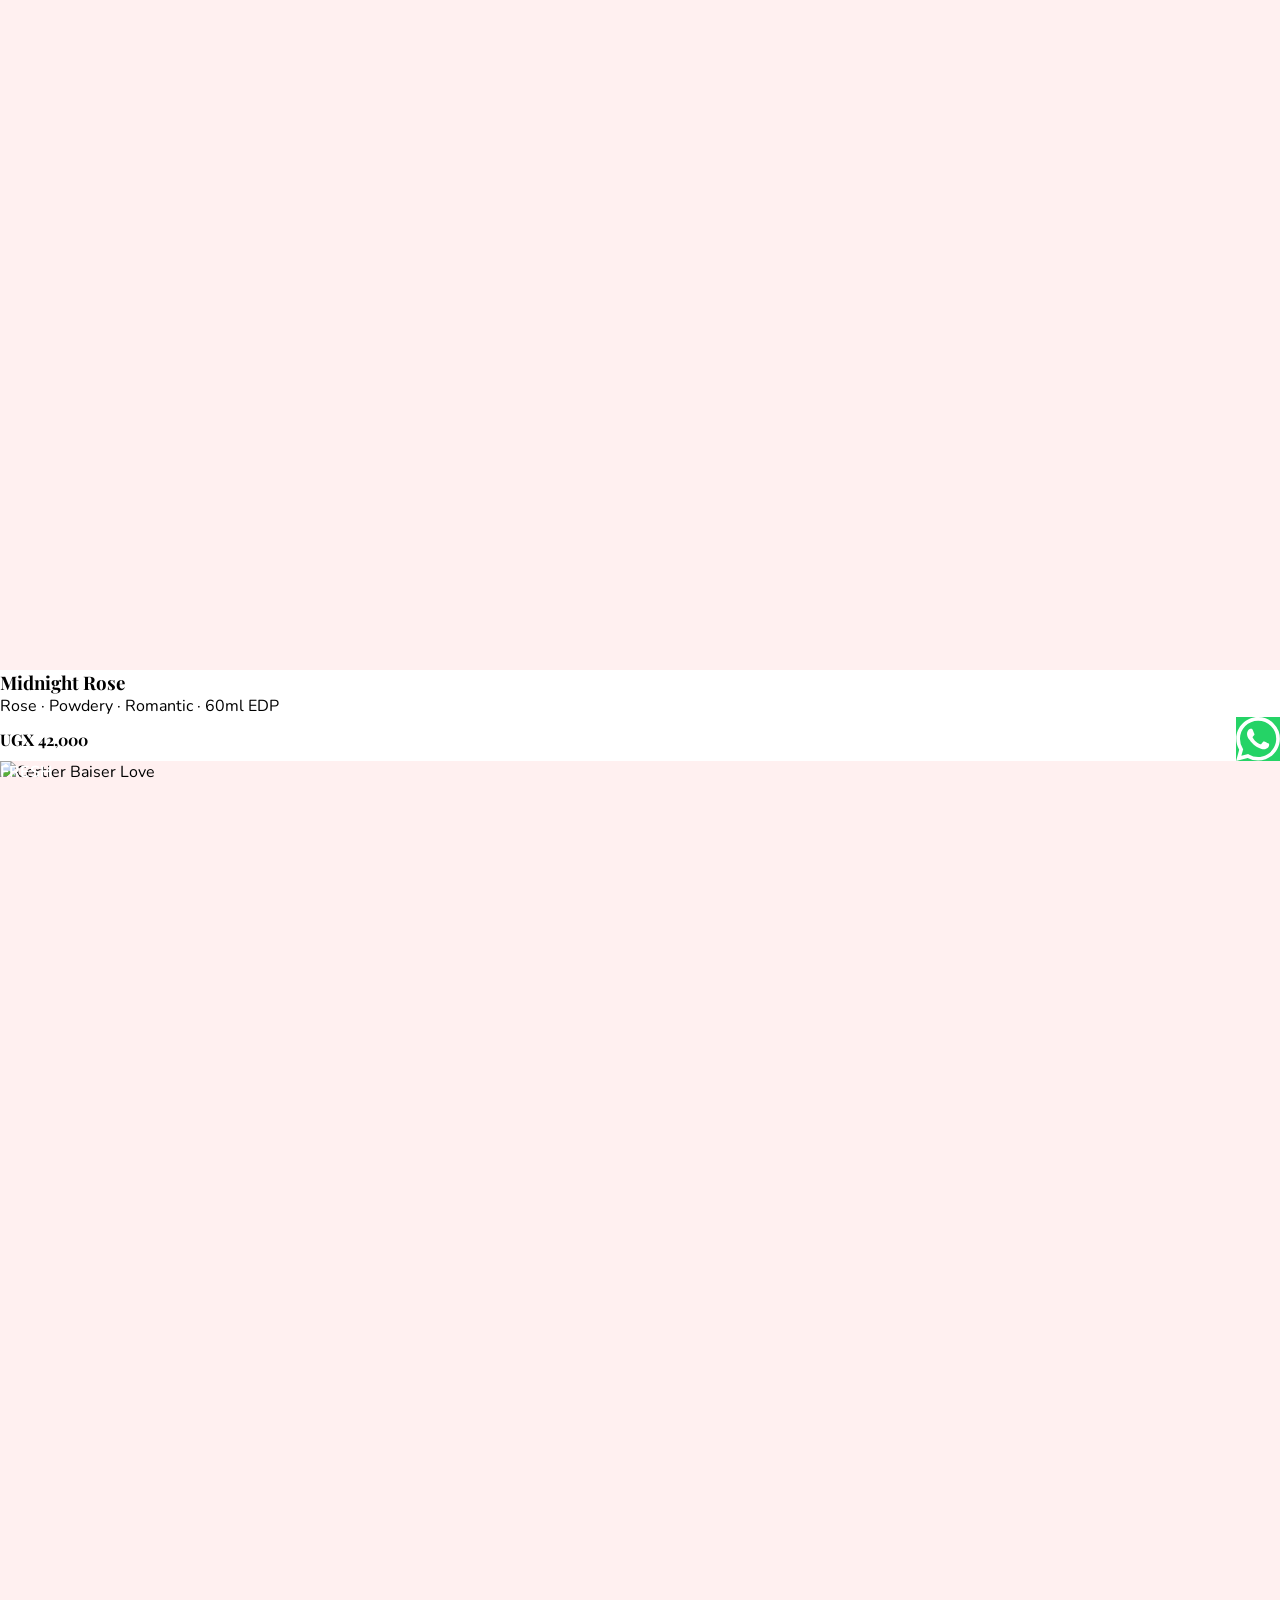
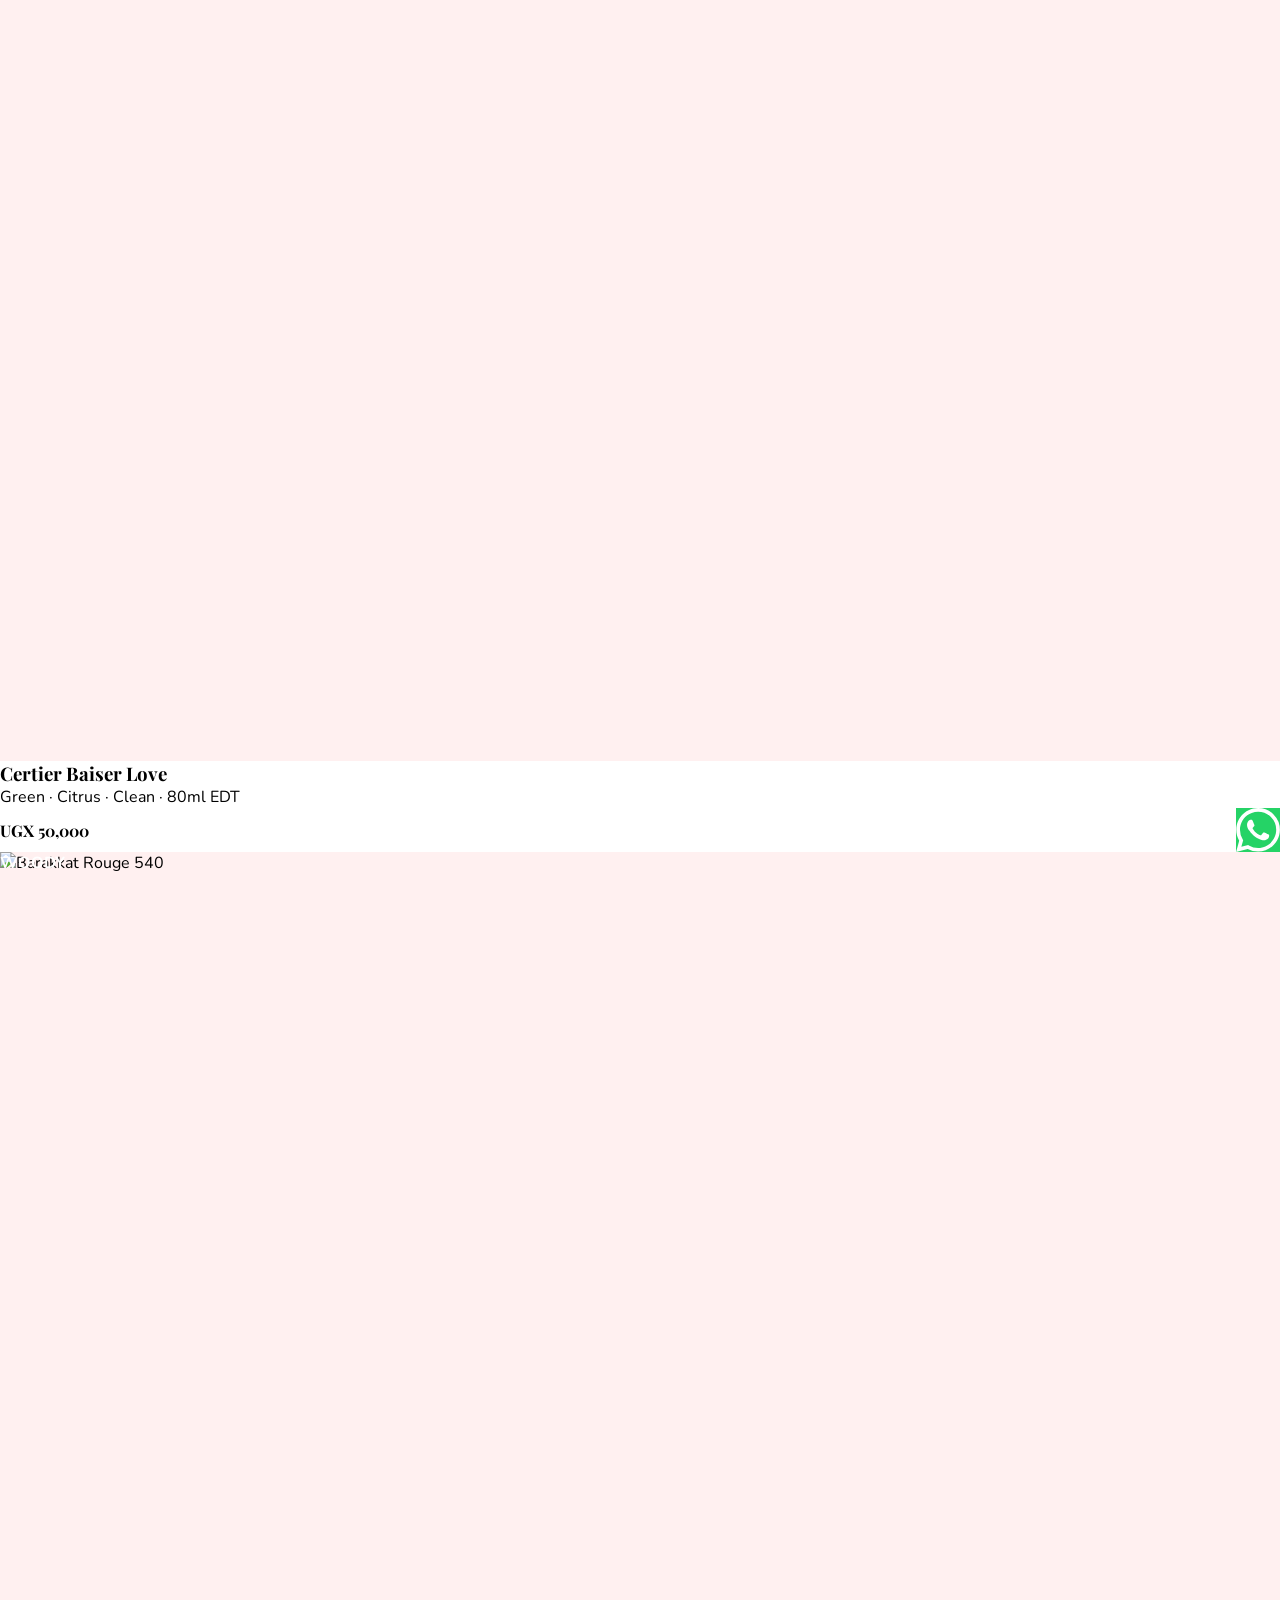
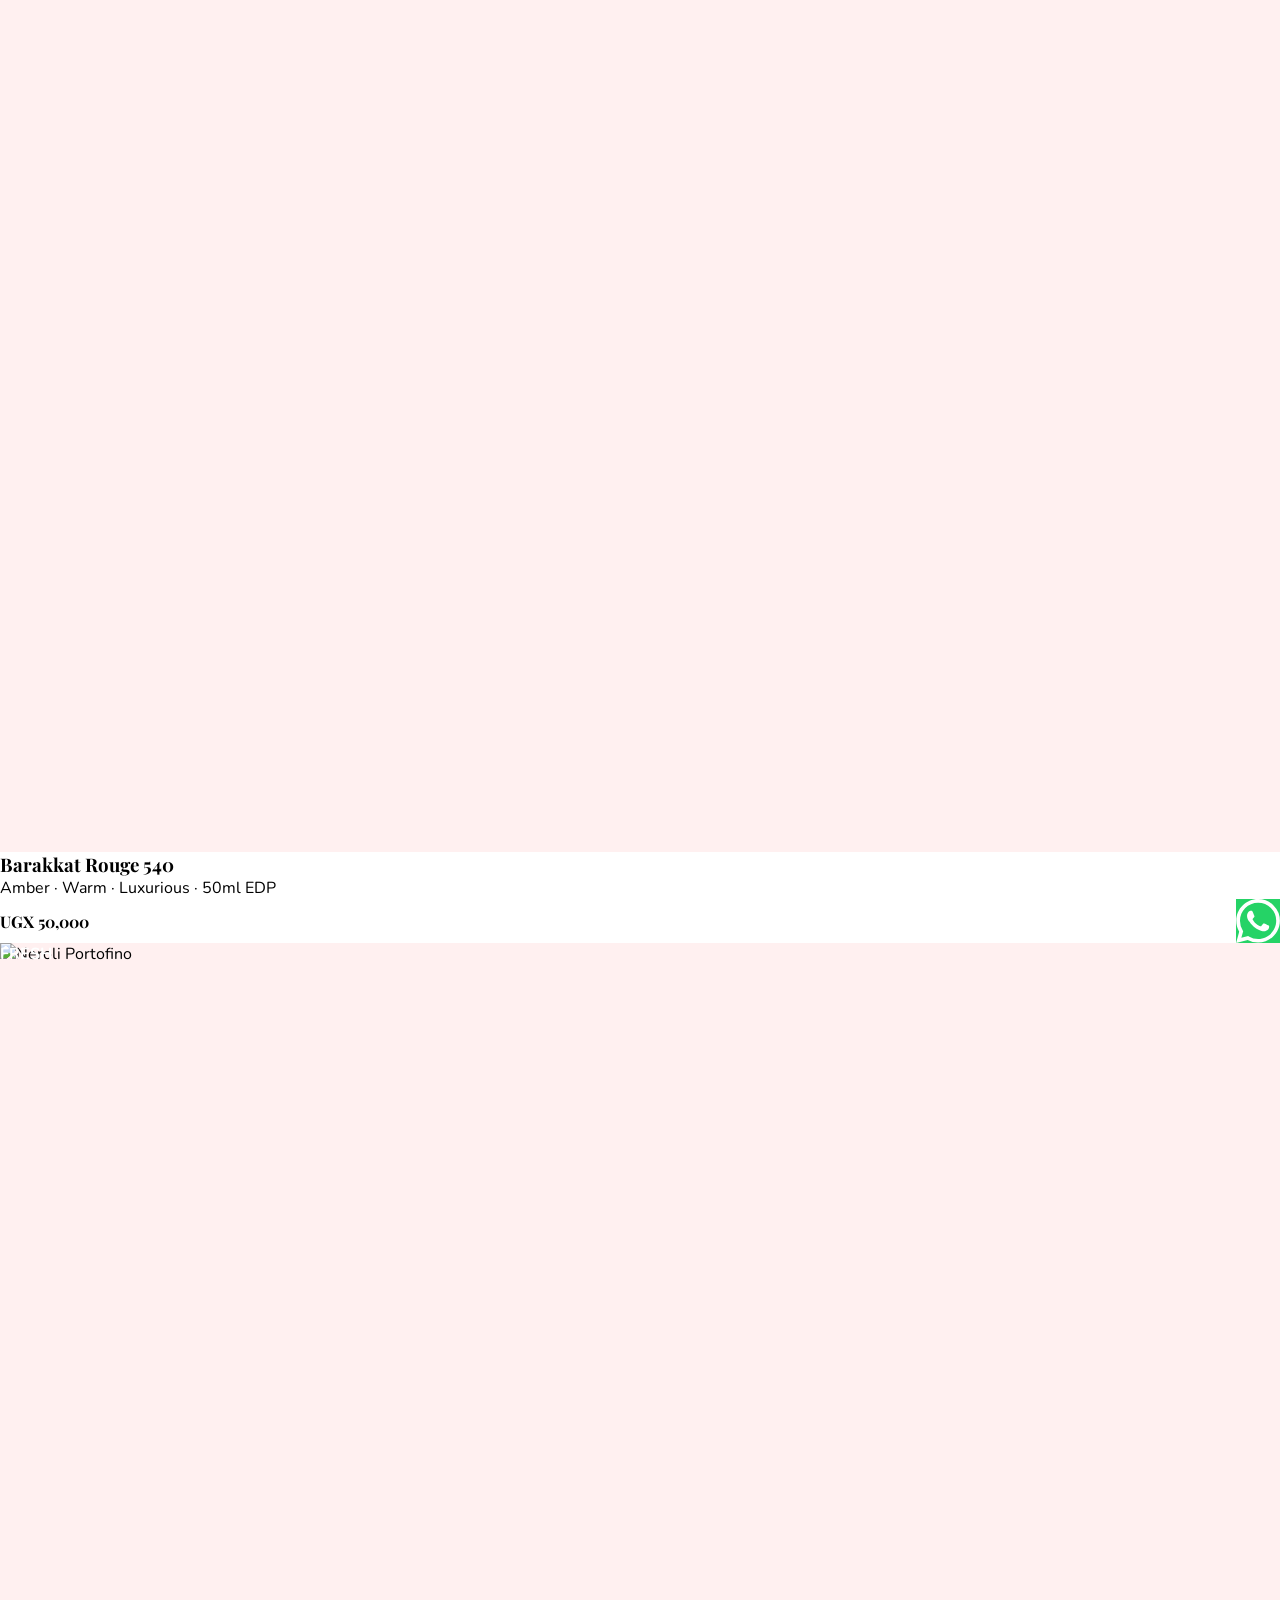
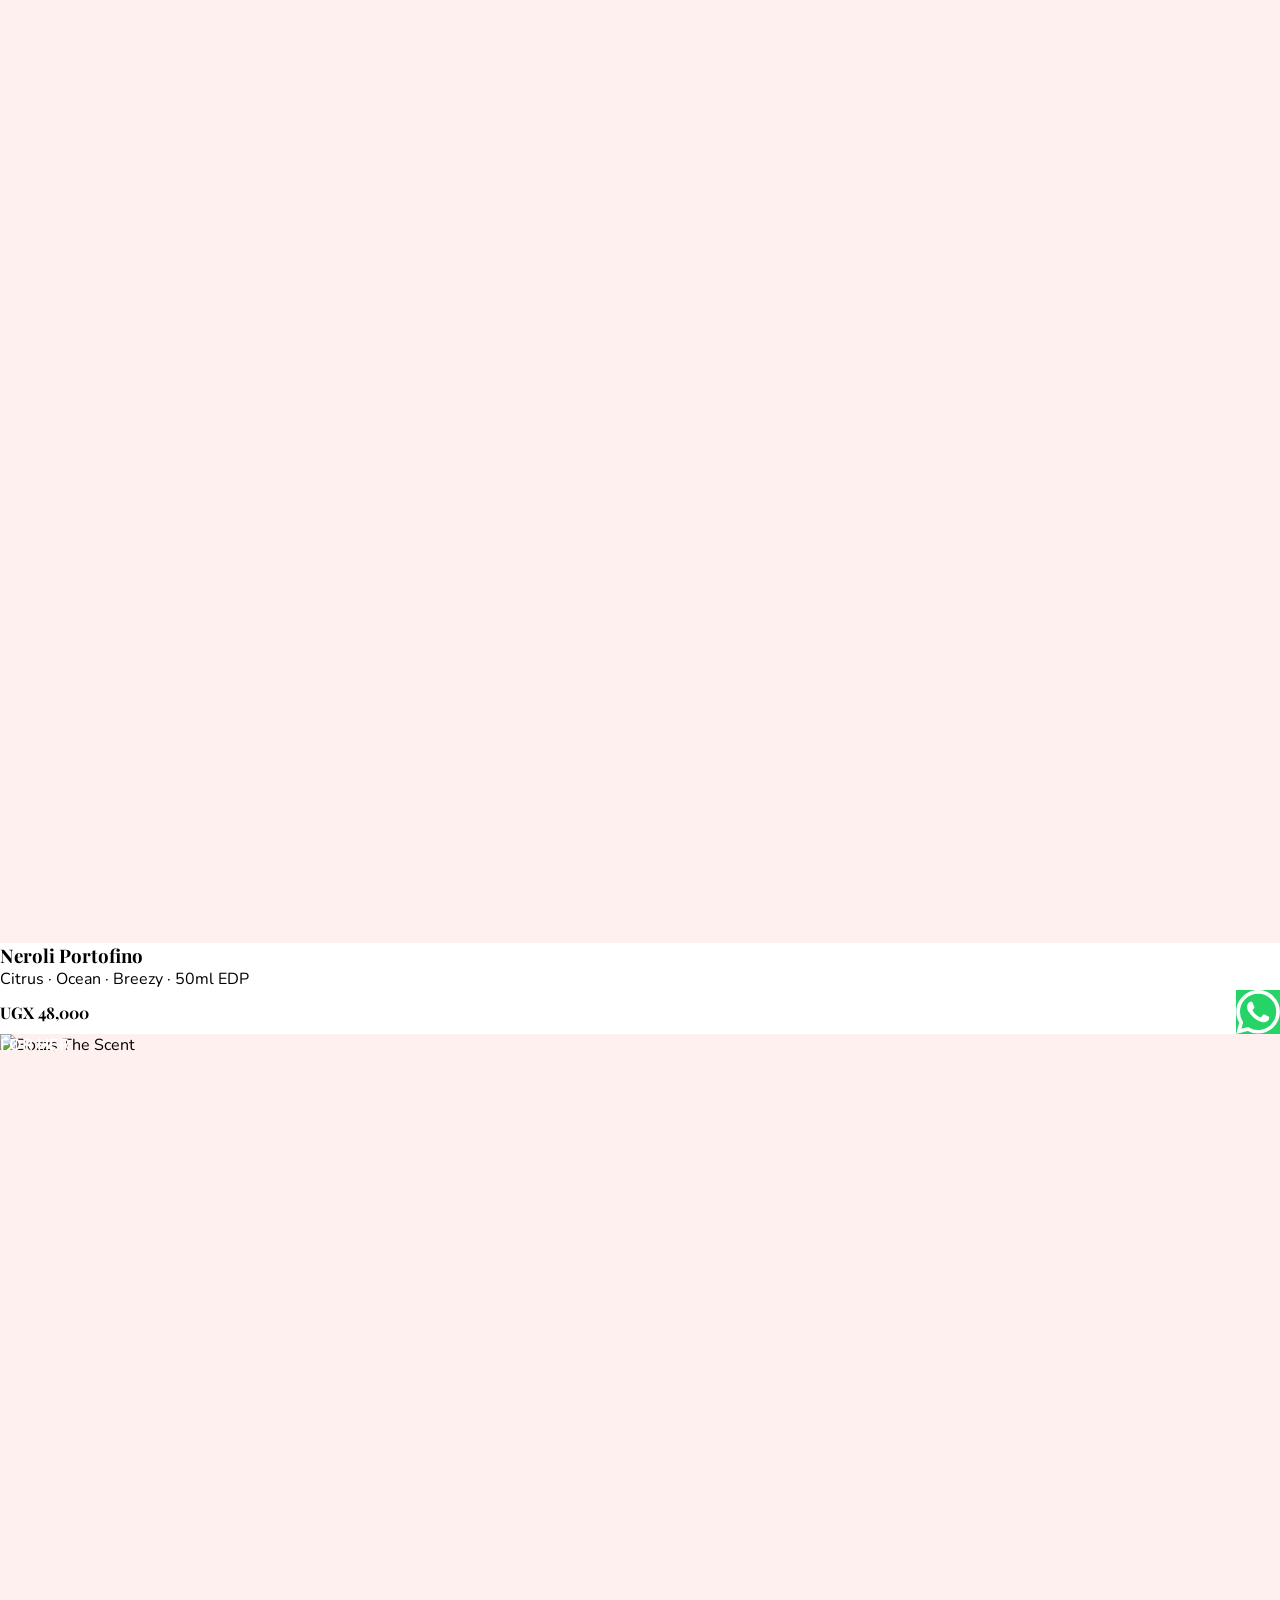
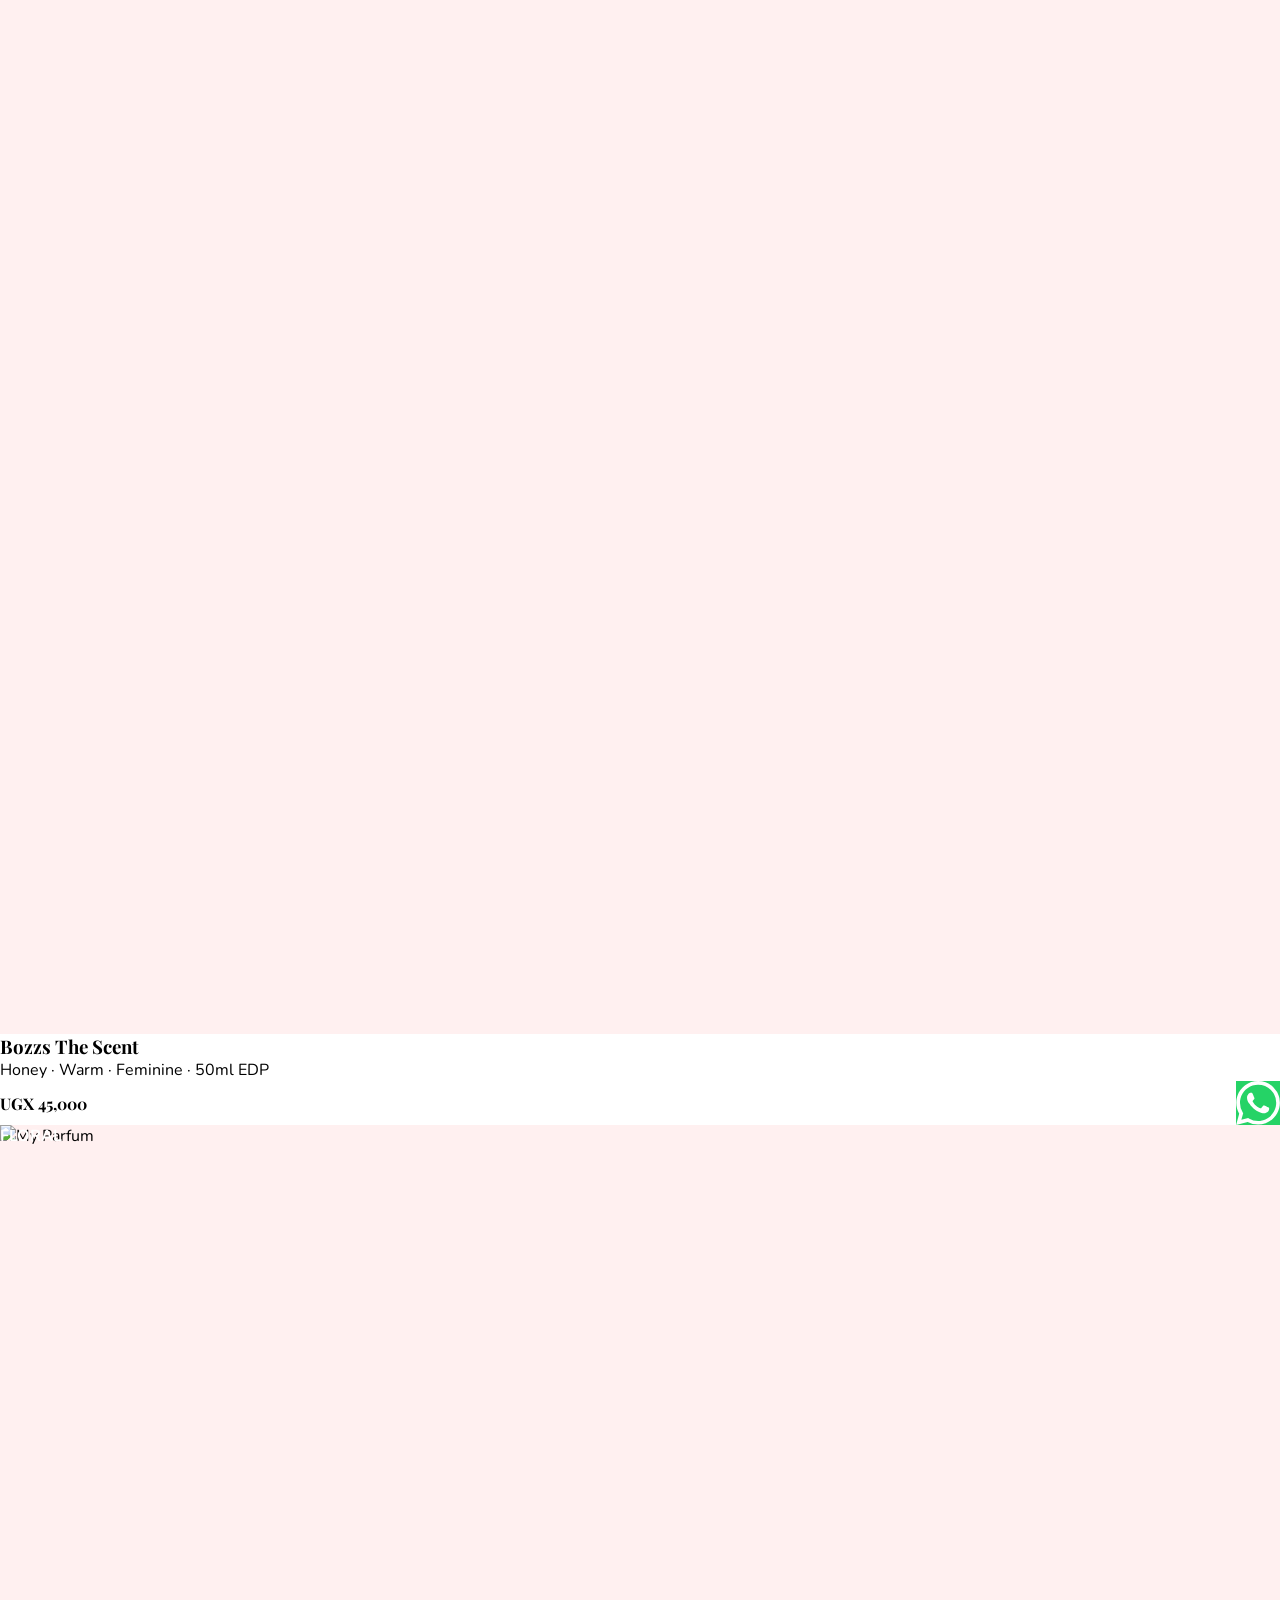
==== commit cffc7f86: "Update index (1).html" ====
--- a/index (1).html
+++ b/index (1).html
@@ -3,7 +3,7 @@
 <head>
   <meta charset="UTF-8" />
   <meta name="viewport" content="width=device-width, initial-scale=1.0"/>
-  <title>Jenny Eloni Perfumes</title>
+  <title>Jenny Eloni Perfumes</title> 
   <link rel="preconnect" href="https://fonts.googleapis.com">
   <link rel="preconnect" href="https://fonts.gstatic.com" crossorigin>
   <link href="https://fonts.googleapis.com/css2?family=Playfair+Display:ital,wght@0,400;0,700;1,400&family=Nunito:wght@300;400;600&display=swap" rel="stylesheet">
@@ -28,7 +28,7 @@
 
     body {
       background: #fff5f5;
-      color: var(--text-dark);
+      color: var (--text-dark);
       font-family: 'Nunito', sans-serif;
       overflow-x: hidden;
     }
@@ -38,54 +38,54 @@
       position: fixed;
       top: 0; left: 0; right: 0;
       z-index: 100;
-      padding: 16px 6%;
+      padding: 16 px 6 %;
       display: flex;
       justify-content: space-between;
       align-items: center;
-      transition: background 0.4s;
+      transition: background 0.4 s;
     }
 
     nav.scrolled {
-      background: rgba(255,255,255,0.95);
-      backdrop-filter: blur(10px);
-      box-shadow: 0 2px 20px rgba(240,128,128,0.15);
+      background: rgba (255,255,255,0.95);
+      backdrop-filter: blur (10 px);
+      box-shadow: 0 2 px 20 px rgba (240,128,128,0.15);
     }
 
     .nav-logo {
       font-family: 'Playfair Display', serif;
-      font-size: 1.5rem;
+      font-size: 1.5 rem;
       font-weight: 700;
-      color: var(--coral-dark);
+      color: var (--coral-dark);
       text-decoration: none;
-      letter-spacing: 1px;
-    }
-
-    .nav-links { display: flex; gap: 32px; list-style: none; }
+      letter-spacing: 1 px;
+    }
+
+    .nav-links { display: flex; gap: 32 px; list-style: none; }
 
     .nav-links a {
-      color: var(--text-mid);
+      color: var (--text-mid);
       text-decoration: none;
-      font-size: 0.85rem;
+      font-size: 0.85 rem;
       font-weight: 600;
-      letter-spacing: 1.5px;
+      letter-spacing: 1.5 px;
       text-transform: uppercase;
-      transition: color 0.3s;
-    }
-
-    .nav-links a:hover { color: var(--coral-dark); }
-
+      transition: color 0.3 s;
+    }
+
+    .nav-links a:hover { color: var (--coral-dark); }
+ 
     /* ── HERO ── */
     .hero {
-      min-height: 100vh;
+      min-height: 100 vh;
       display: flex;
       justify-content: center;
       align-items: center;
       text-align: center;
-      padding: 20px;
+      padding: 20 px;
       position: relative;
       overflow: hidden;
       background:
-        linear-gradient(rgba(240,128,128,0.55), rgba(209,80,80,0.65)),
+        linear-gradient (rgba (240,128,128,0.55), rgba (209,80,80,0.65)),
         url('hayaati.jpg') center center / cover no-repeat;
       background-attachment: fixed;
     }
@@ -94,213 +94,213 @@
     .hero::before {
       content: '';
       position: absolute;
-      width: 500px; height: 500px;
-      border-radius: 50%;
-      border: 2px solid rgba(255,255,255,0.15);
-      top: 50%; left: 50%;
-      transform: translate(-50%, -50%);
-      animation: pulse-ring 3s ease-in-out infinite;
+      width: 500 px; height: 500 px;
+      border-radius: 50 %;
+      border: 2 px solid rgba (255,255,255,0.15);
+      top: 50 %; left: 50 %;
+      transform: translate (-50 %, -50 %);
+      animation: pulse-ring 3 s ease-in-out infinite;
     }
 
     .hero::after {
       content: '';
       position: absolute;
-      width: 700px; height: 700px;
-      border-radius: 50%;
-      border: 1px solid rgba(255,255,255,0.08);
-      top: 50%; left: 50%;
-      transform: translate(-50%, -50%);
-      animation: pulse-ring 3s ease-in-out infinite 0.5s;
-    }
-
-    @keyframes pulse-ring {
-      0%, 100% { transform: translate(-50%,-50%) scale(1); opacity:0.6; }
+      width: 700 px; height: 700 px;
+      border-radius: 50 %;
+      border: 1 px solid rgba (255,255,255,0.08);
+      top: 50 %; left: 50 %;
+      transform: translate (-50 %, -50 %);
+      animation: pulse-ring 3 s ease-in-out infinite 0.5 s;
+    }
+
+    @ keyframes pulse-ring {
+      0%, 100% { transform: translate (-50 %,-50 %) scale (1); opacity:0.6; }
       50% { transform: translate(-50%,-50%) scale(1.04); opacity:1; }
     }
 
     .hero-content {
       position: relative;
       z-index: 2;
-      max-width: 700px;
-      animation: fadeUp 1.2s ease both;
+      max-width: 700 px;
+      animation: fadeUp 1.2 s ease both;
     }
 
     .hero-tag {
       display: inline-block;
-      background: rgba(255,255,255,0.2);
-      border: 1px solid rgba(255,255,255,0.4);
-      padding: 6px 20px;
-      border-radius: 40px;
-      font-size: 0.75rem;
-      letter-spacing: 3px;
+      background: rgba (255,255,255,0.2);
+      border: 1 px solid rgba (255,255,255,0.4);
+      padding: 6 px 20 px;
+      border-radius: 40 px;
+      font-size: 0.75 rem;
+      letter-spacing: 3 px;
       text-transform: uppercase;
       color: #fff;
-      margin-bottom: 24px;
+      margin-bottom: 24 px;
     }
 
     .hero h1 {
       font-family: 'Playfair Display', serif;
-      font-size: clamp(2.8rem, 8vw, 5.5rem);
+      font-size: clamp (2.8 rem, 8 vw, 5.5 rem);
       font-weight: 700;
       color: #fff;
       line-height: 1.1;
-      margin-bottom: 20px;
-      text-shadow: 0 2px 20px rgba(0,0,0,0.2);
+      margin-bottom: 20 px;
+      text-shadow: 0 2 px 20 px rgba (0,0,0,0.2);
     }
 
     .hero h1 span {
       font-style: italic;
-      color: var(--gold-light);
+      color: var (--gold-light);
     }
 
     .hero p {
-      font-size: 1.05rem;
-      color: rgba(255,255,255,0.88);
+      font-size: 1.05 rem;
+      color: rgba (255,255,255,0.88);
       line-height: 1.8;
-      margin-bottom: 36px;
+      margin-bottom: 36 px;
       font-weight: 300;
     }
 
-    .hero-btns { display: flex; gap: 14px; justify-content: center; flex-wrap: wrap; }
+    .hero-btns { display: flex; gap: 14 px; justify-content: center; flex-wrap: wrap; }
 
     .btn-white {
       display: inline-block;
-      padding: 14px 34px;
+      padding: 14 px 34 px;
       background: white;
-      color: var(--coral-dark);
+      color: var (--coral-dark);
       text-decoration: none;
-      border-radius: 50px;
+      border-radius: 50 px;
       font-weight: 700;
-      font-size: 0.85rem;
-      letter-spacing: 1px;
-      transition: 0.3s;
-      box-shadow: 0 4px 20px rgba(0,0,0,0.15);
-    }
-
-    .btn-white:hover { transform: translateY(-3px); box-shadow: 0 8px 30px rgba(0,0,0,0.2); }
+      font-size: 0.85 rem;
+      letter-spacing: 1 px;
+      transition: 0.3 s;
+      box-shadow: 0 4 px 20 px rgba (0,0,0,0.15);
+    }
+
+    .btn-white:hover { transform: translateY (-3 px); box-shadow: 0 8 px 30 px rgba (0,0,0,0.2); }
 
     .btn-outline-white {
       display: inline-block;
-      padding: 14px 34px;
-      border: 2px solid rgba(255,255,255,0.7);
+      padding: 14 px 34 px;
+      border: 2 px solid rgba (255,255,255,0.7);
       color: #fff;
       text-decoration: none;
-      border-radius: 50px;
+      border-radius: 50 px;
       font-weight: 600;
-      font-size: 0.85rem;
-      letter-spacing: 1px;
-      transition: 0.3s;
+      font-size: 0.85 rem;
+      letter-spacing: 1 px;
+      transition: 0.3 s;
     }
 
     .btn-outline-white:hover {
-      background: rgba(255,255,255,0.15);
+      background: rgba (255,255,255,0.15);
       border-color: #fff;
     }
 
     /* Scroll arrow */
     .scroll-arrow {
       position: absolute;
-      bottom: 30px;
-      left: 50%;
-      transform: translateX(-50%);
+      bottom: 30 px;
+      left: 50 %;
+      transform: translateX (-50 %);
       z-index: 2;
       display: flex;
       flex-direction: column;
       align-items: center;
-      gap: 6px;
-      animation: bounce 2s infinite;
+      gap: 6 px;
+      animation: bounce 2 s infinite;
     }
 
     .scroll-arrow span {
-      width: 1px;
-      height: 40px;
-      background: linear-gradient(to bottom, white, transparent);
+      width: 1 px;
+      height: 40 px;
+      background: linear-gradient (to-bottom, white, transparent);
     }
 
     .scroll-arrow::after {
       content: '↓';
       color: white;
-      font-size: 1rem;
-    }
-
-    @keyframes bounce {
-      0%, 100% { transform: translateX(-50%) translateY(0); }
+      font-size: 1 rem;
+    }
+
+    @ keyframes bounce {
+      0%, 100% { transform: translateX (-50 %) translateY (0); }
       50% { transform: translateX(-50%) translateY(8px); }
     }
 
     /* ── WAVE DIVIDER ── */
     .wave {
       display: block;
-      width: 100%;
+      width: 100 % ;
       background: #fff5f5;
-      margin-top: -2px;
+      margin-top: -2 px;
     }
 
     /* ── MARQUEE ── */
     .marquee-strip {
-      background: var(--coral);
-      padding: 11px 0;
+      background: var (--coral);
+      padding: 11 px 0;
       overflow: hidden;
     }
 
     .marquee-track {
       display: flex;
       white-space: nowrap;
-      animation: marquee 18s linear infinite;
+      animation: marquee 18 s linear infinite;
     }
 
     .marquee-track span {
-      padding: 0 24px;
-      font-size: 0.72rem;
-      letter-spacing: 2.5px;
+      padding: 0 24 px;
+      font-size: 0.72 rem;
+      letter-spacing: 2.5 px;
       text-transform: uppercase;
       color: white;
       font-weight: 600;
     }
 
-    .marquee-track .dot { color: rgba(255,255,255,0.5); padding: 0 4px; }
-
-    @keyframes marquee {
-      0%   { transform: translateX(0); }
+    .marquee-track .dot { color: rgba (255,255,255,0.5); padding: 0 4 px; }
+
+    @ keyframes marquee {
+      0%   { transform: translateX (0); }
       100% { transform: translateX(-50%); }
     }
 
     /* ── SECTION COMMON ── */
     .section-eyebrow {
-      font-size: 0.72rem;
-      letter-spacing: 3px;
+      font-size: 0.72 rem;
+      letter-spacing: 3 px;
       text-transform: uppercase;
-      color: var(--coral-dark);
+      color: var (--coral-dark);
       font-weight: 700;
-      margin-bottom: 10px;
+      margin-bottom: 10 px;
     }
 
     .section-title {
       font-family: 'Playfair Display', serif;
-      font-size: clamp(2rem, 5vw, 3rem);
+      font-size: clamp (2 rem, 5 vw, 3 rem);
       font-weight: 700;
-      color: var(--text-dark);
+      color: var (--text-dark);
       line-height: 1.2;
     }
 
     /* ── PRODUCTS ── */
     .products {
-      padding: 90px 6%;
+      padding: 90 px 6 %;
       background: #fff5f5;
     }
 
     .products-header {
       text-align: center;
-      margin-bottom: 60px;
-    }
-
-    .products-header .section-title { margin-bottom: 14px; }
+      margin-bottom: 60 px;
+    }
+
+    .products-header .section-title { margin-bottom: 14 px; }
 
     .products-header p {
-      color: var(--text-soft);
-      max-width: 480px;
+      color: var (--text-soft);
+      max-width: 480 px;
       margin: 0 auto;
-      font-size: 0.95rem;
+      font-size: 0.95 rem;
       line-height: 1.7;
     }
 
@@ -308,68 +308,68 @@
     .filter-tabs {
       display: flex;
       justify-content: center;
-      gap: 10px;
+      gap: 10 px;
       flex-wrap: wrap;
-      margin-bottom: 50px;
+      margin-bottom: 50 px;
     }
 
     .filter-tab {
-      padding: 8px 22px;
-      border-radius: 50px;
-      border: 1.5px solid var(--coral-light);
+      padding: 8 px 22 px;
+      border-radius: 50 px;
+      border: 1.5 px solid var (--coral-light);
       background: transparent;
-      color: var(--text-mid);
-      font-size: 0.8rem;
+      color: var (--text-mid);
+      font-size: 0.8 rem;
       font-weight: 600;
-      letter-spacing: 1px;
+      letter-spacing: 1 px;
       text-transform: uppercase;
       cursor: pointer;
-      transition: 0.25s;
+      transition: 0.25 s;
       font-family: 'Nunito', sans-serif;
     }
 
     .filter-tab.active,
     .filter-tab:hover {
-      background: var(--coral);
+      background: var (--coral);
       color: white;
-      border-color: var(--coral);
+      border-color: var (--coral);
     }
 
     /* Grid */
     .product-grid {
       display: grid;
-      grid-template-columns: repeat(auto-fill, minmax(240px, 1fr));
-      gap: 24px;
+      grid-template-columns: repeat (auto-fill, minmax (240 px, 1 fr));
+      gap: 24 px;
     }
 
     .product-card {
       background: white;
-      border-radius: 20px;
+      border-radius: 20 px;
       overflow: hidden;
-      box-shadow: 0 4px 20px rgba(240,128,128,0.1);
-      transition: transform 0.35s, box-shadow 0.35s;
+      box-shadow: 0 4 px 20 px rgba (240,128,128,0.1);
+      transition: transform 0.35 s, box-shadow 0.35 s;
       opacity: 0;
-      transform: translateY(24px);
-      transition: opacity 0.5s, transform 0.5s, box-shadow 0.3s;
+      transform: translateY (24 px);
+      transition: opacity 0.5 s, transform 0.5 s, box-shadow 0.3 s;
     }
 
     .product-card.visible {
       opacity: 1;
-      transform: translateY(0);
+      transform: translateY (0);
     }
 
     .product-card:hover {
-      transform: translateY(-8px);
-      box-shadow: 0 16px 40px rgba(240,128,128,0.22);
-    }
-
-    .product-card:nth-child(2) { transition-delay:0.08s; }
-    .product-card:nth-child(3) { transition-delay:0.16s; }
-    .product-card:nth-child(4) { transition-delay:0.24s; }
-    .product-card:nth-child(5) { transition-delay:0.32s; }
-    .product-card:nth-child(6) { transition-delay:0.40s; }
-    .product-card:nth-child(7) { transition-delay:0.48s; }
-    .product-card:nth-child(8) { transition-delay:0.56s; }
+      transform: translateY (-8 px);
+      box-shadow: 0 16 px 40 px rgba (240,128,128,0.22);
+    }
+
+    .product-card:nth-child(2) { transition-delay:0.08 s; }
+    .product-card:nth-child(3) { transition-delay:0.16 s; }
+    .product-card:nth-child(4) { transition-delay:0.24 s; }
+    .product-card:nth-child(5) { transition-delay:0.32 s; }
+    .product-card:nth-child(6) { transition-delay:0.40 s; }
+    .product-card:nth-child(7) { transition-delay:0.48 s; }
+    .product-card:nth-child(8) { transition-delay:0.56 s; }
 
     .product-image-wrap {
       position: relative;
@@ -379,46 +379,46 @@
     }
 
     .product-image {
-      width: 100%;
-      height: 100%;
+      width: 100 %;
+      height: 100 %;
       object-fit: cover;
       display: block;
-      transition: transform 0.5s ease;
-    }
-
-    .product-card:hover .product-image { transform: scale(1.06); }
+      transition: transform 0.5 s ease;
+    }
+
+    .product-card:hover .product-image { transform: scale (1.06); }
 
     .product-badge {
       position: absolute;
-      top: 12px;
-      left: 12px;
-      background: var(--coral);
+      top: 12 px;
+      left: 12 px;
+      background: var (--coral);
       color: white;
-      font-size: 0.65rem;
+      font-size: 0.65 rem;
       font-weight: 700;
-      letter-spacing: 1px;
+      letter-spacing: 1 px;
       text-transform: uppercase;
-      padding: 4px 10px;
-      border-radius: 20px;
+      padding: 4 px 10 px;
+      border-radius: 20 px;
     }
 
     .product-info {
-      padding: 18px 18px 20px;
+      padding: 18 px 18 px 20 px;
     }
 
     .product-info h3 {
       font-family: 'Playfair Display', serif;
-      font-size: 1.15rem;
+      font-size: 1.15 rem;
       font-weight: 700;
-      color: var(--text-dark);
-      margin-bottom: 4px;
+      color: var (--text-dark);
+      margin-bottom: 4 px;
     }
 
     .product-sub {
-      font-size: 0.75rem;
-      color: var(--text-soft);
-      margin-bottom: 14px;
-      letter-spacing: 0.5px;
+      font-size: 0.75 rem;
+      color: var (--text-soft);
+      margin-bottom: 14 px;
+      letter-spacing: 0.5 px;
     }
 
     .product-footer {
@@ -429,29 +429,29 @@
 
     .price {
       font-family: 'Playfair Display', serif;
-      font-size: 1.1rem;
-      color: var(--coral-dark);
+      font-size: 1.1 rem;
+      color: var (--coral-dark);
       font-weight: 700;
     }
 
     .whatsapp-btn {
       display: inline-flex;
       align-items: center;
-      gap: 6px;
-      padding: 9px 18px;
+      gap: 6 px;
+      padding: 9 px 18 px;
       background: #25D366;
       color: white;
       text-decoration: none;
-      border-radius: 50px;
-      font-size: 0.75rem;
+      border-radius: 50 px;
+      font-size: 0.75 rem;
       font-weight: 700;
-      letter-spacing: 0.5px;
-      transition: 0.25s;
-    }
-
-    .whatsapp-btn:hover { background: #1ebe5d; transform: translateY(-1px); }
-
-    .whatsapp-btn svg { width: 14px; height: 14px; fill: white; flex-shrink: 0; }
+      letter-spacing: 0.5 px;
+      transition: 0.25 s;
+    }
+
+    .whatsapp-btn:hover { background: #1ebe5d; transform: translateY (-1 px); }
+
+    .whatsapp-btn svg { width: 14 px; height: 14 px; fill: white; flex-shrink: 0; }
 
     /* Hidden cards for filter */
     .product-card.hidden {
@@ -460,196 +460,196 @@
 
     /* ── FEATURES STRIP ── */
     .features {
-      background: var(--coral);
-      padding: 50px 6%;
+      background: var (--coral);
+      padding: 50 px 6 %;
       display: grid;
-      grid-template-columns: repeat(auto-fit, minmax(180px, 1fr));
-      gap: 30px;
+      grid-template-columns: repeat (auto-fit, minmax (180 px, 1 fr));
+      gap: 30 px;
       text-align: center;
     }
 
     .feature-item { color: white; }
 
     .feature-icon {
-      font-size: 2rem;
-      margin-bottom: 12px;
+      font-size: 2 rem;
+      margin-bottom: 12 px;
       display: block;
     }
 
     .feature-item h4 {
       font-family: 'Playfair Display', serif;
-      font-size: 1.05rem;
-      margin-bottom: 6px;
+      font-size: 1.05 rem;
+      margin-bottom: 6 px;
     }
 
     .feature-item p {
-      font-size: 0.82rem;
+      font-size: 0.82 rem;
       opacity: 0.85;
       line-height: 1.5;
     }
 
     /* ── ABOUT ── */
     .about {
-      padding: 90px 6%;
+      padding: 90 px 6 %;
       background: white;
       display: grid;
-      grid-template-columns: 1fr 1fr;
-      gap: 70px;
+      grid-template-columns: 1 fr 1 fr;
+      gap: 70 px;
       align-items: center;
     }
 
     .about-img-wrap {
       position: relative;
-      border-radius: 20px;
+      border-radius: 20 px;
       overflow: hidden;
       aspect-ratio: 4/5;
-      box-shadow: 0 20px 60px rgba(240,128,128,0.25);
+      box-shadow: 0 20 px 60 px rgba (240,128,128,0.25);
     }
 
     .about-img-wrap img {
-      width: 100%;
-      height: 100%;
+      width: 100 %;
+      height: 100 %;
       object-fit: cover;
     }
 
     /* floating badge on image */
     .about-img-badge {
       position: absolute;
-      bottom: 24px;
-      left: 50%;
-      transform: translateX(-50%);
+      bottom: 24 px;
+      left: 50 %;
+      transform: translateX (-50 %);
       background: white;
-      border-radius: 16px;
-      padding: 14px 24px;
+      border-radius: 16 px;
+      padding: 14 px 24 px;
       text-align: center;
-      box-shadow: 0 8px 30px rgba(0,0,0,0.12);
+      box-shadow: 0 8 px 30 px rgba (0,0,0,0.12);
       white-space: nowrap;
     }
 
     .about-img-badge strong {
       display: block;
       font-family: 'Playfair Display', serif;
-      font-size: 1.6rem;
-      color: var(--coral-dark);
+      font-size: 1.6 rem;
+      color: var (--coral-dark);
     }
 
     .about-img-badge span {
-      font-size: 0.72rem;
-      color: var(--text-soft);
-      letter-spacing: 1px;
+      font-size: 0.72 rem;
+      color: var (--text-soft);
+      letter-spacing: 1 px;
       text-transform: uppercase;
     }
 
-    .about-text .section-title { margin-bottom: 20px; }
+    .about-text .section-title { margin-bottom: 20 px; }
 
     .about-text p {
-      color: var(--text-soft);
+      color: var (--text-soft);
       line-height: 1.9;
-      font-size: 0.95rem;
-      margin-bottom: 18px;
+      font-size: 0.95 rem;
+      margin-bottom: 18 px;
     }
 
     .about-stats {
       display: grid;
-      grid-template-columns: 1fr 1fr;
-      gap: 20px;
-      margin-top: 30px;
+      grid-template-columns: 1 fr 1 fr;
+      gap: 20 px;
+      margin-top: 30 px;
     }
 
     .stat-box {
       background: #fff5f5;
-      border-radius: 14px;
-      padding: 18px;
+      border-radius: 14 px;
+      padding: 18 px;
       text-align: center;
     }
 
     .stat-num {
       font-family: 'Playfair Display', serif;
-      font-size: 2rem;
-      color: var(--coral-dark);
+      font-size: 2 rem;
+      color: var (--coral-dark);
       font-weight: 700;
     }
 
     .stat-label {
-      font-size: 0.72rem;
-      color: var(--text-soft);
-      letter-spacing: 1px;
+      font-size: 0.72 rem;
+      color: var (--text-soft);
+      letter-spacing: 1 px;
       text-transform: uppercase;
-      margin-top: 4px;
+      margin-top: 4 px;
     }
 
     /* ── FOOTER ── */
     footer {
-      background: var(--text-dark);
+      background: var (--text-dark);
       color: #ccc;
-      padding: 40px 6% 24px;
+      padding: 40 px 6 % 24 px;
     }
 
     .footer-top {
       display: flex;
       justify-content: space-between;
       align-items: flex-start;
-      gap: 30px;
-      padding-bottom: 30px;
-      border-bottom: 1px solid rgba(255,255,255,0.08);
-      margin-bottom: 24px;
+      gap: 30 px;
+      padding-bottom: 30 px;
+      border-bottom: 1 px solid rgba (255,255,255,0.08);
+      margin-bottom: 24 px;
       flex-wrap: wrap;
     }
 
     .footer-brand .logo {
       font-family: 'Playfair Display', serif;
-      font-size: 1.4rem;
-      color: var(--coral-light);
-      margin-bottom: 8px;
+      font-size: 1.4 rem;
+      color: var (--coral-light);
+      margin-bottom: 8 px;
     }
 
     .footer-brand p {
-      font-size: 0.82rem;
+      font-size: 0.82 rem;
       color: #888;
-      max-width: 220px;
+      max-width: 220 px;
       line-height: 1.6;
     }
 
     .footer-links h5 {
-      font-size: 0.72rem;
-      letter-spacing: 2px;
+      font-size: 0.72 rem;
+      letter-spacing: 2 px;
       text-transform: uppercase;
       color: #888;
-      margin-bottom: 14px;
+      margin-bottom: 14 px;
     }
 
     .footer-links a {
       display: block;
       color: #aaa;
       text-decoration: none;
-      font-size: 0.85rem;
-      margin-bottom: 8px;
-      transition: color 0.3s;
-    }
-
-    .footer-links a:hover { color: var(--coral-light); }
+      font-size: 0.85 rem;
+      margin-bottom: 8 px;
+      transition: color 0.3 s;
+    }
+
+    .footer-links a:hover { color: var (--coral-light); }
 
     .footer-bottom {
       text-align: center;
-      font-size: 0.78rem;
+      font-size: 0.78 rem;
       color: #555;
     }
 
     /* ── ANIMATIONS ── */
-    @keyframes fadeUp {
-      from { opacity: 0; transform: translateY(30px); }
-      to   { opacity: 1; transform: translateY(0); }
+    @ keyframes fadeUp {
+      from-{ opacity: 0; transform: translateY (30 px); }
+      to-{ opacity: 1; transform: translateY (0); }
     }
 
     /* ── MOBILE ── */
-    @media (max-width: 768px) {
+    @ media (max-width: 768px) {
       .nav-links { display: none; }
 
       .hero { background-attachment: scroll; }
 
       .about {
-        grid-template-columns: 1fr;
-        gap: 40px;
+        grid-template-columns: 1 fr;
+        gap: 40 px;
       }
 
       .about-img-wrap { aspect-ratio: 16/9; }
@@ -691,7 +691,7 @@
   </section>
 
   <!-- WAVE -->
-  <svg class="wave" viewBox="0 0 1440 60" xmlns="http://www.w3.org/2000/svg" preserveAspectRatio="none" style="display:block;background:#F08080;margin-top:-1px;">
+  <svg class="wave" viewBox="0 0 1440 60" xmlns="http://www.w3.org/2000/svg" preserveAspectRatio="none" style="display:block;background:#F08080;margin-top:-1 px;">
     <path d="M0,40 C360,80 1080,0 1440,40 L1440,60 L0,60 Z" fill="#fff5f5"/>
   </svg>
 
